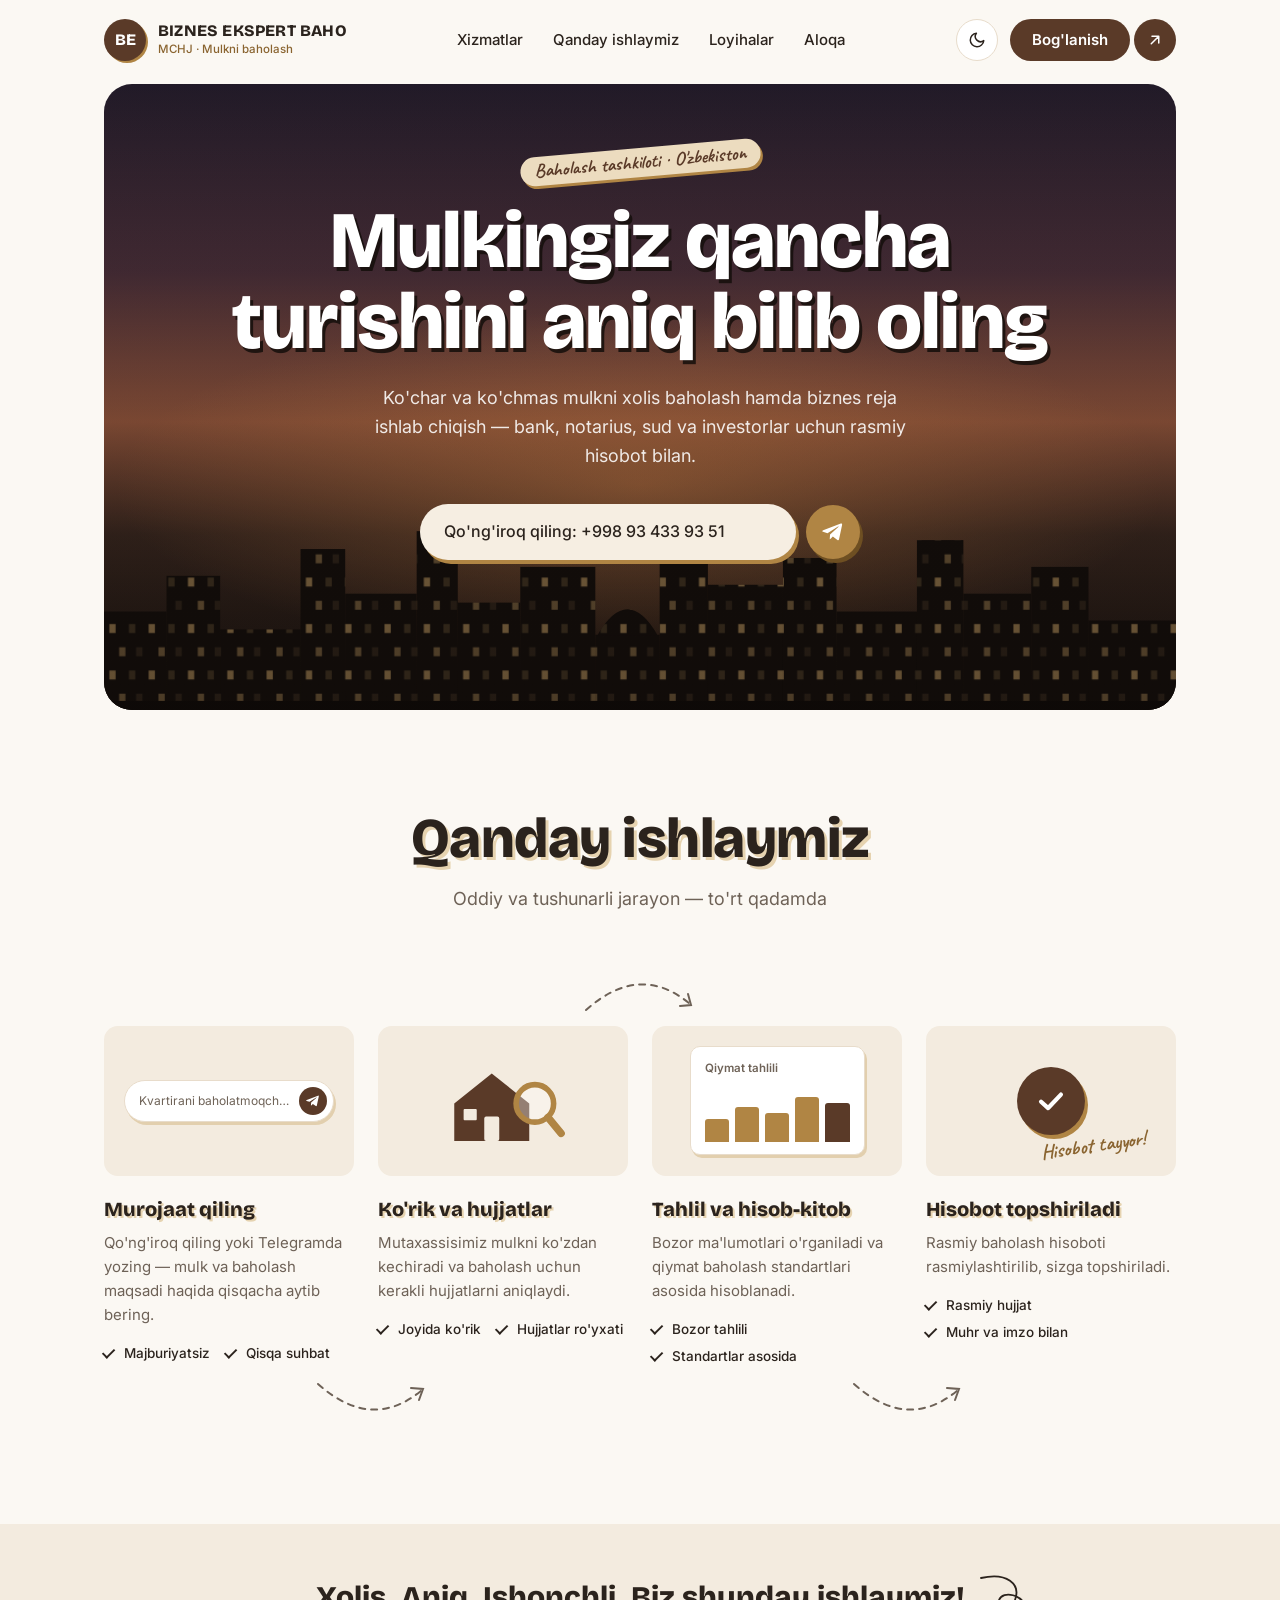
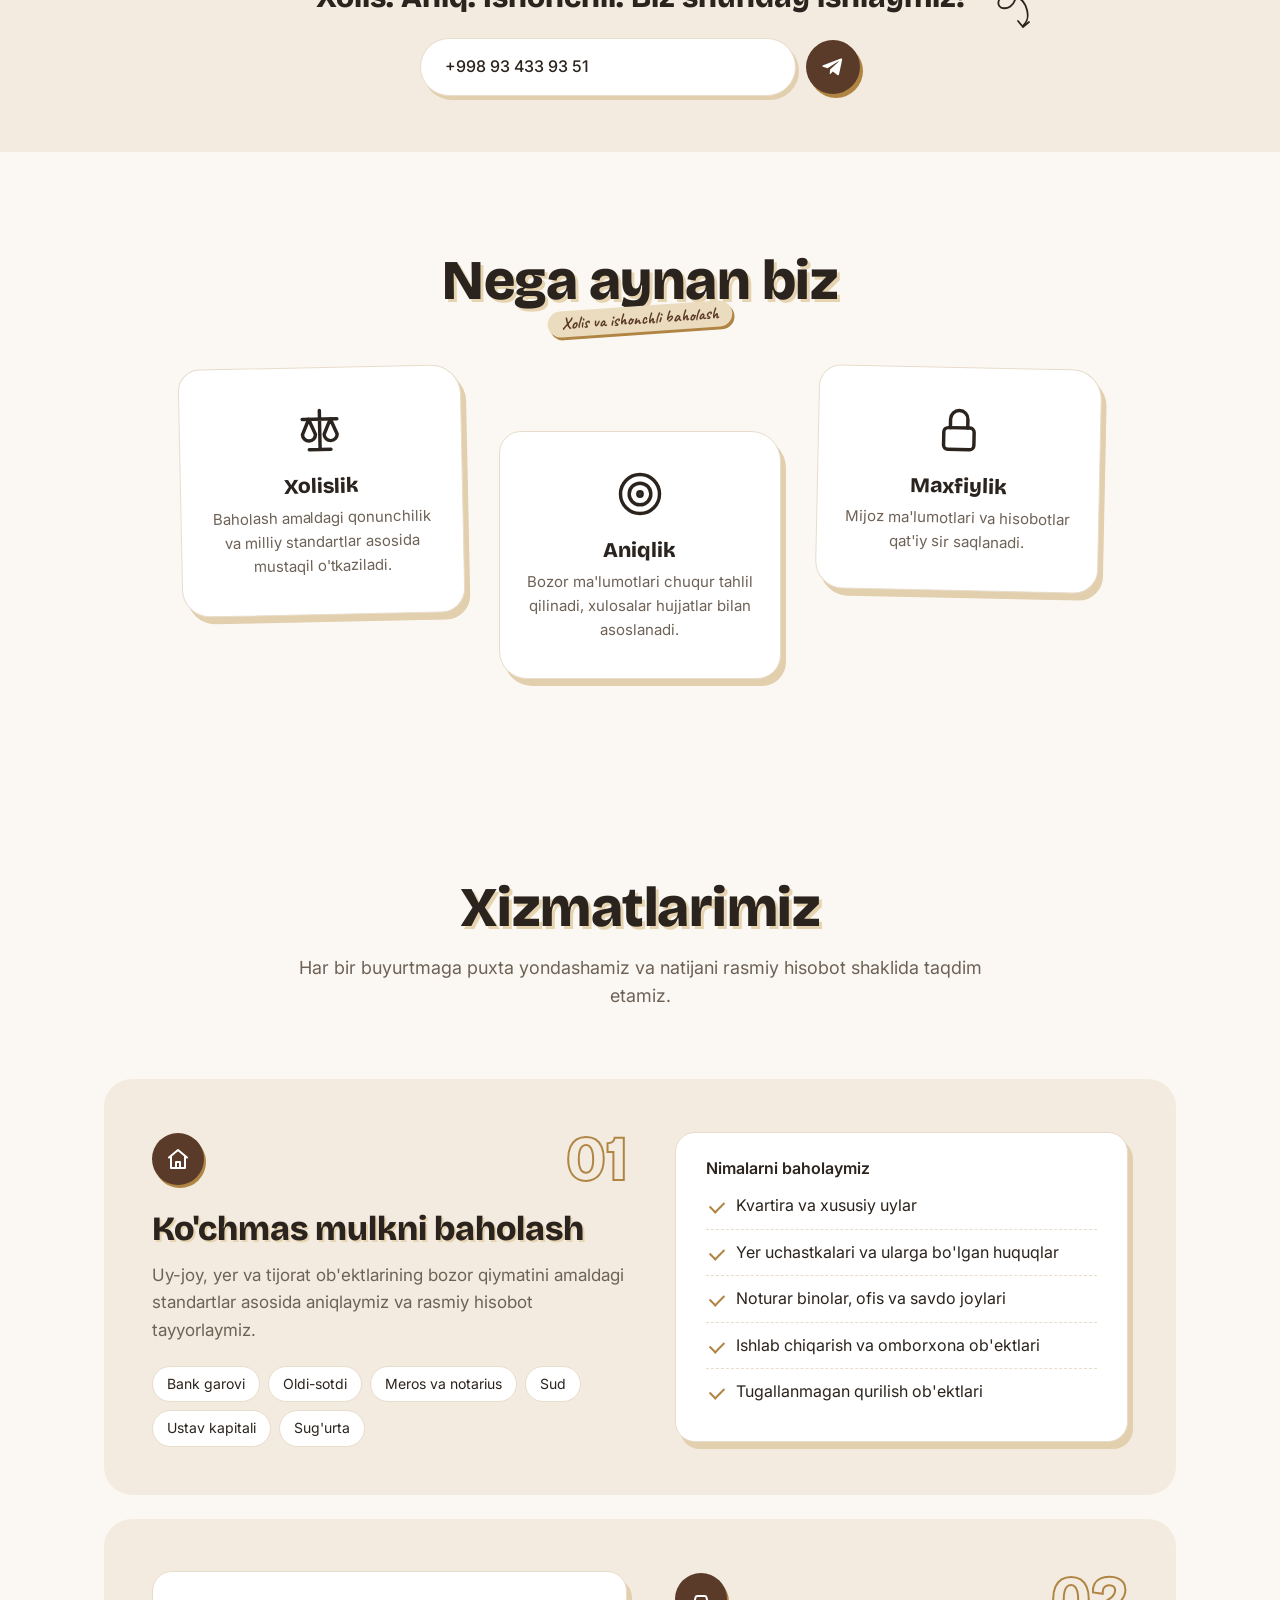
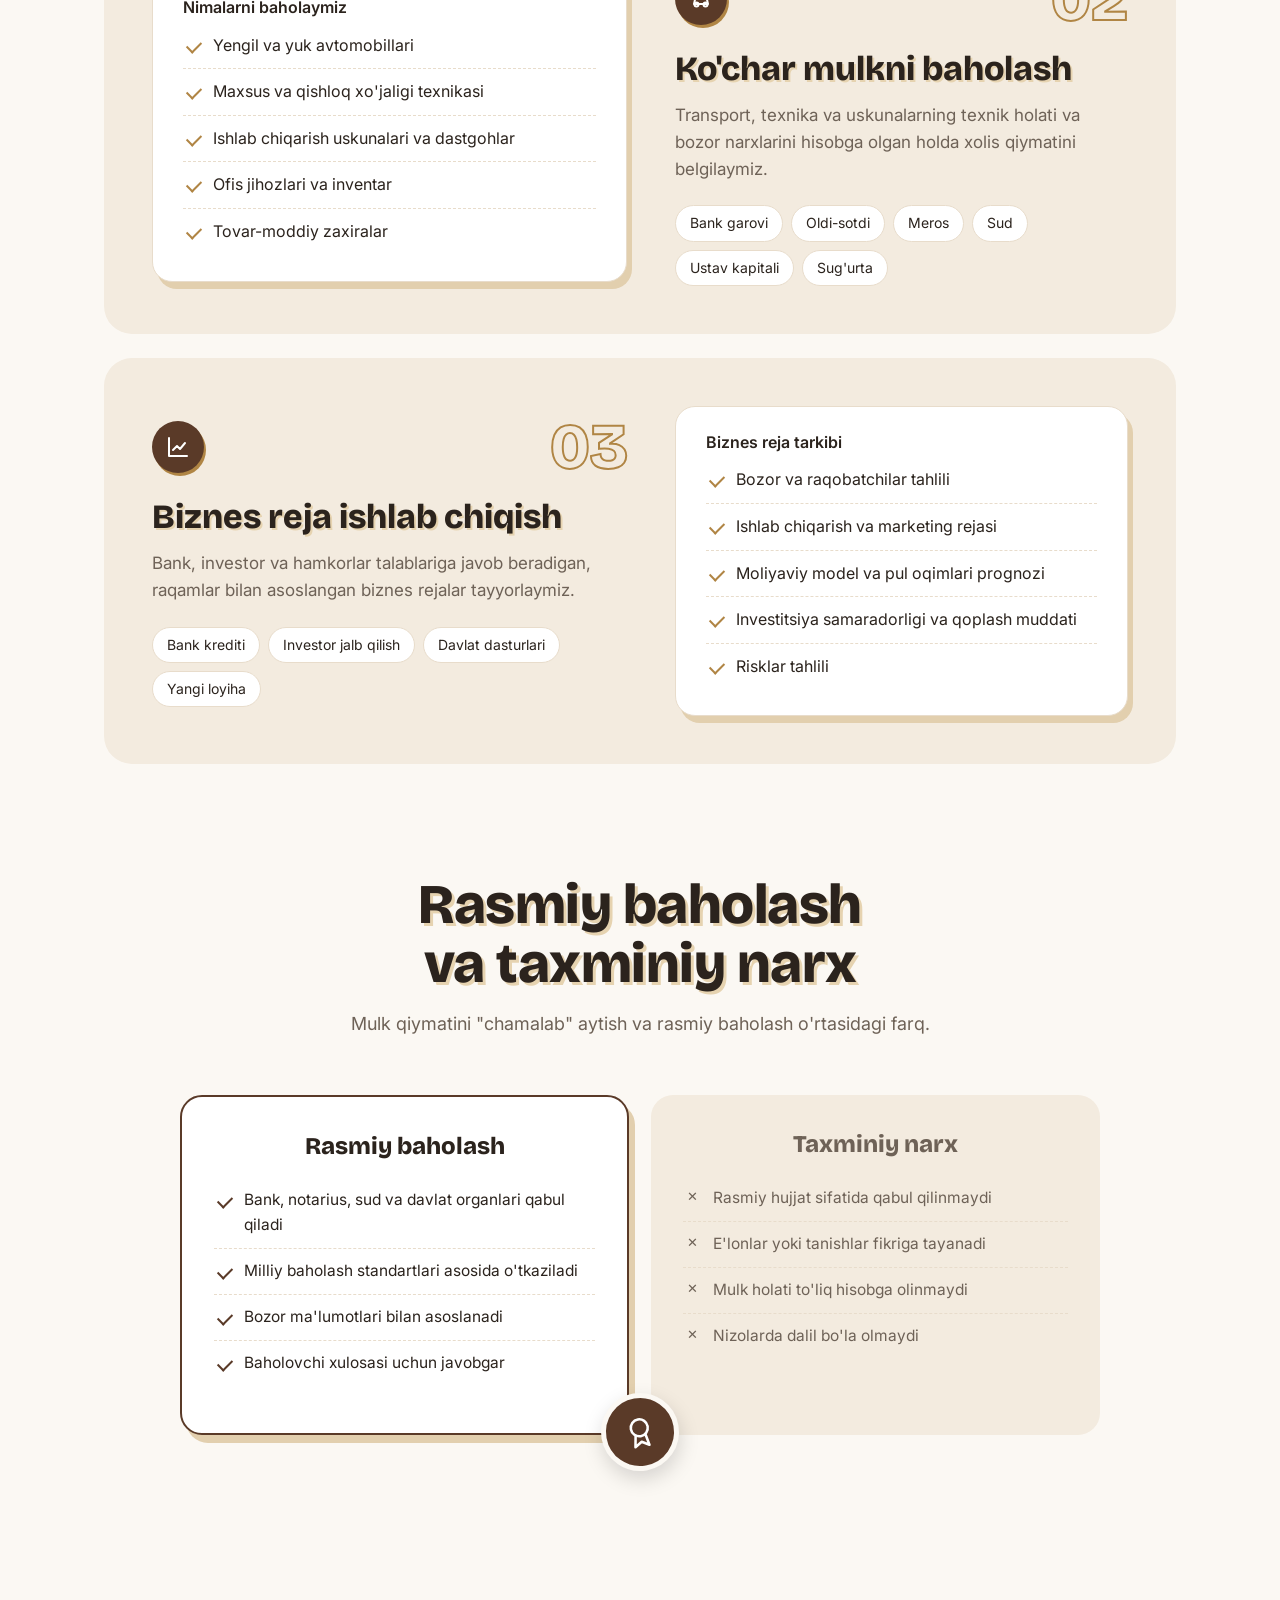
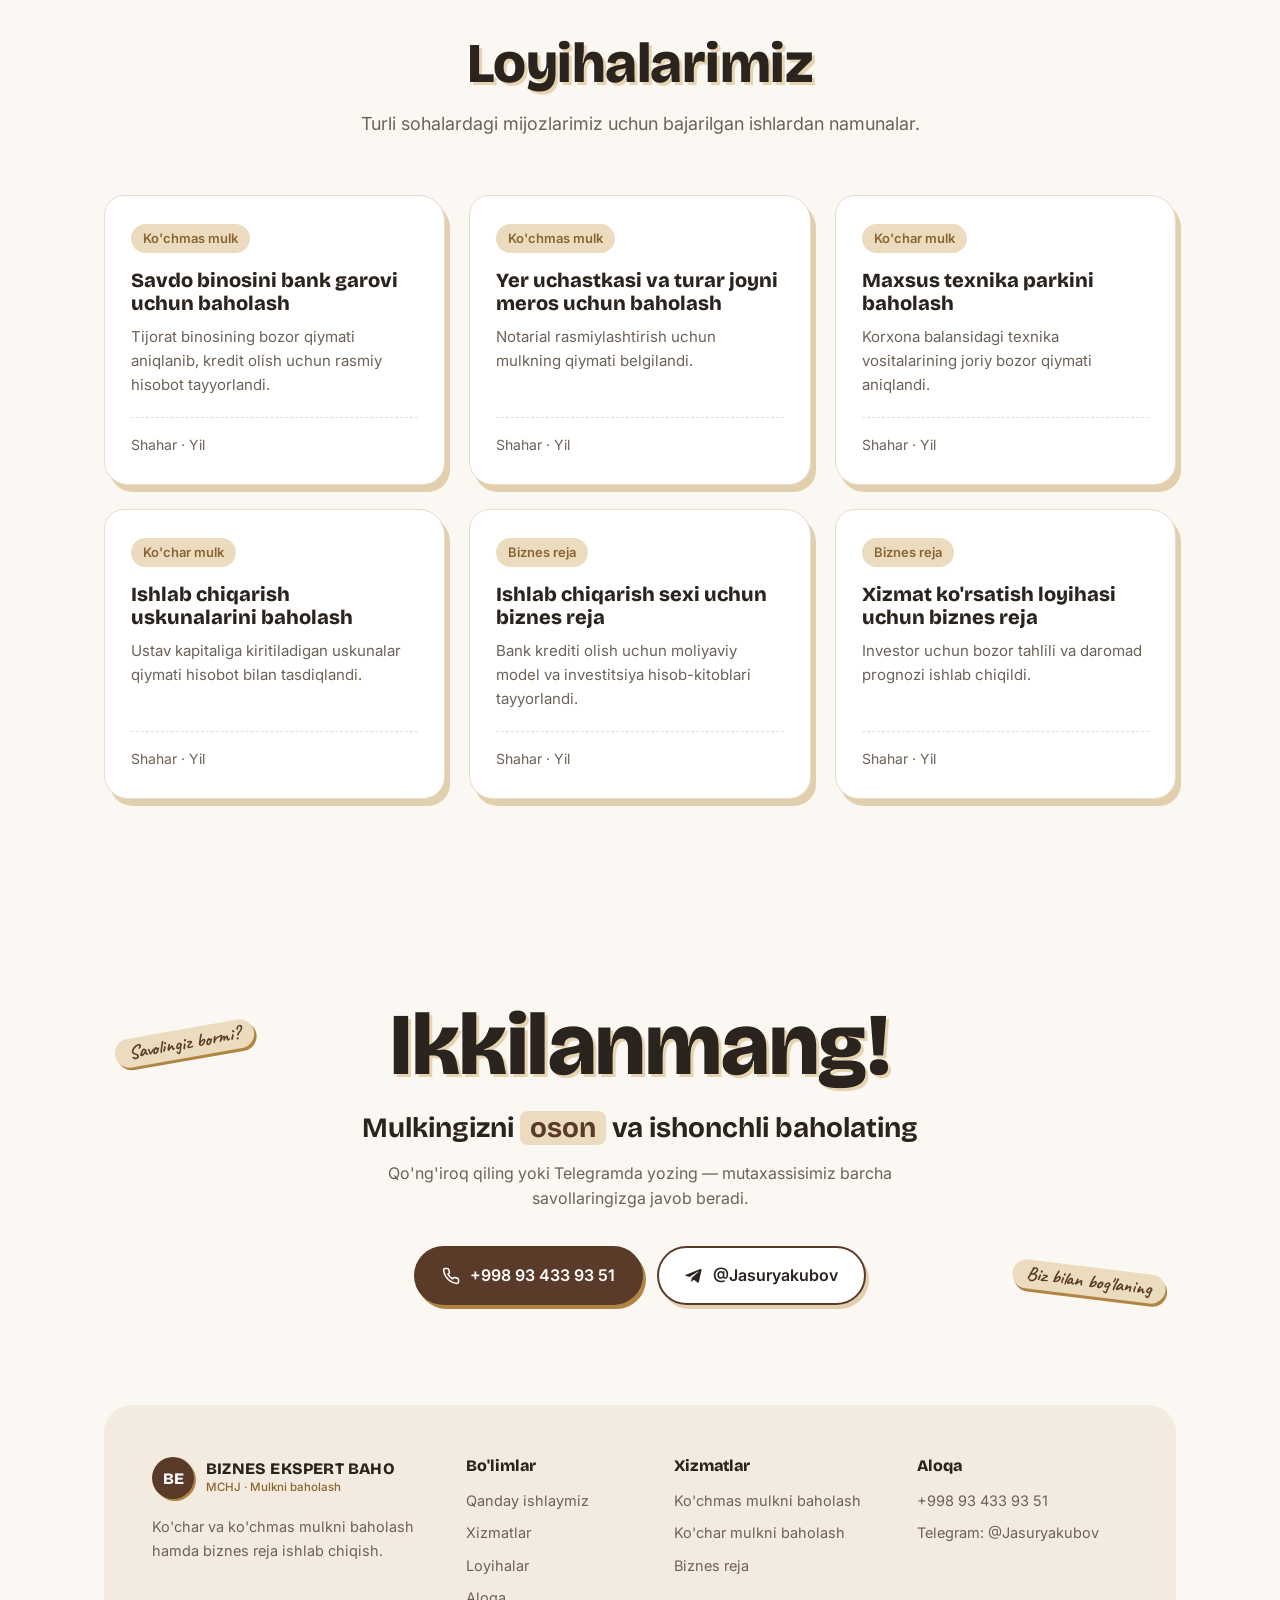
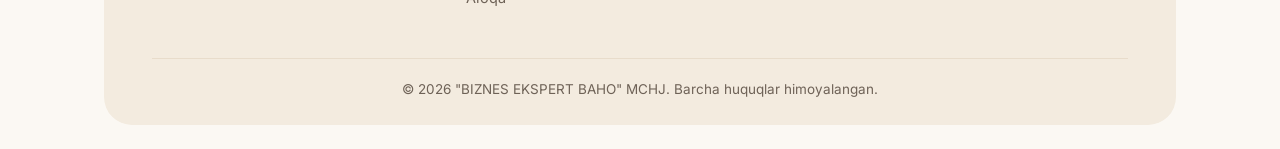
==== index.html @ ba01eb1d "Birinchi commit: BIZNES EKSPERT BAHO vizitka sayti Bir sahifali sayt: hero, ish jarayoni, xizmatlar," ====
<!doctype html>
<html lang="uz">
<head>
  <meta charset="utf-8">
  <meta name="viewport" content="width=device-width, initial-scale=1">
  <title>"BIZNES EKSPERT BAHO" MCHJ — Mulkni baholash</title>
  <meta name="description" content="&quot;BIZNES EKSPERT BAHO&quot; MCHJ — ko'char va ko'chmas mulkni baholash hamda biznes reja ishlab chiqish xizmatlari.">
  <link rel="preconnect" href="https://fonts.googleapis.com">
  <link rel="preconnect" href="https://fonts.gstatic.com" crossorigin>
  <link href="https://fonts.googleapis.com/css2?family=Bricolage+Grotesque:opsz,wght@12..96,700;12..96,800&family=Caveat:wght@700&family=Inter:wght@400;500;600&display=swap" rel="stylesheet">
  <link rel="stylesheet" href="style.css">
  <script src="script.js"></script>
</head>
<body>

  <!-- Header -->
  <header class="site-header">
    <div class="wrap header-row">
      <a class="logo" href="#top">
        <span class="logo-mark">BE</span>
        <span>
          <span class="logo-name">BIZNES EKSPERT BAHO</span>
          <span class="logo-sub">MCHJ · Mulkni baholash</span>
        </span>
      </a>
      <nav class="nav">
        <a href="#xizmatlar">Xizmatlar</a>
        <a href="#jarayon">Qanday ishlaymiz</a>
        <a href="#loyihalar">Loyihalar</a>
        <a href="#aloqa">Aloqa</a>
      </nav>
      <div class="header-actions">
        <button class="theme-toggle" id="theme-toggle" type="button" aria-label="Dark rejimga o'tish" title="Rejimni almashtirish">
          <svg class="icon-moon" viewBox="0 0 24 24" fill="none" stroke="currentColor" stroke-width="2" stroke-linecap="round" stroke-linejoin="round"><path d="M21 12.8A9 9 0 1 1 11.2 3a7 7 0 0 0 9.8 9.8z"/></svg>
          <svg class="icon-sun" viewBox="0 0 24 24" fill="none" stroke="currentColor" stroke-width="2" stroke-linecap="round" stroke-linejoin="round"><circle cx="12" cy="12" r="4"/><path d="M12 2v2M12 20v2M4.9 4.9l1.4 1.4M17.7 17.7l1.4 1.4M2 12h2M20 12h2M4.9 19.1l1.4-1.4M17.7 6.3l1.4-1.4"/></svg>
        </button>
        <a class="cta-pill" href="#aloqa">
          <span class="cta-text">Bog'lanish</span>
          <span class="cta-circle"><svg viewBox="0 0 24 24" fill="none" stroke="currentColor" stroke-width="2" stroke-linecap="round" stroke-linejoin="round"><path d="M7 17 17 7M8 7h9v9"/></svg></span>
        </a>
      </div>
    </div>
  </header>

  <main>

    <!-- Hero -->
    <section class="hero-wrap" id="top">
      <div class="wrap">
        <div class="hero">
          <svg class="hero-city" viewBox="0 0 1200 260" preserveAspectRatio="xMidYMax slice" aria-hidden="true">
            <defs>
              <pattern id="win" width="44" height="52" patternUnits="userSpaceOnUse">
                <rect x="6" y="8" width="7" height="10" fill="#f2c27a" opacity=".55"/>
                <rect x="28" y="8" width="7" height="10" fill="#f2c27a" opacity=".2"/>
                <rect x="17" y="34" width="7" height="10" fill="#f2c27a" opacity=".4"/>
                <rect x="36" y="34" width="7" height="10" fill="#f2c27a" opacity=".12"/>
              </pattern>
              <g id="city">
                <rect x="0" y="150" width="70" height="110"/>
                <rect x="70" y="110" width="60" height="150"/>
                <rect x="130" y="170" width="90" height="90"/>
                <rect x="220" y="80" width="50" height="180"/>
                <rect x="270" y="130" width="80" height="130"/>
                <rect x="350" y="60" width="46" height="200"/>
                <rect x="396" y="140" width="70" height="120"/>
                <rect x="466" y="100" width="84" height="160"/>
                <rect x="550" y="176" width="72" height="84"/>
                <path d="M552 177 Q586 118 620 177 Z"/>
                <rect x="622" y="40" width="54" height="220"/>
                <rect x="676" y="120" width="84" height="140"/>
                <rect x="760" y="90" width="60" height="170"/>
                <rect x="820" y="150" width="90" height="110"/>
                <rect x="910" y="70" width="52" height="190"/>
                <rect x="962" y="130" width="76" height="130"/>
                <rect x="1038" y="100" width="64" height="160"/>
                <rect x="1102" y="160" width="98" height="100"/>
              </g>
            </defs>
            <use href="#city" fill="#120d0a"/>
            <use href="#city" fill="url(#win)"/>
            <rect x="0" y="250" width="1200" height="10" fill="#0d0907"/>
          </svg>

          <div class="hero-content">
            <span class="sticker hero-sticker">Baholash tashkiloti · O'zbekiston</span>
            <h1>Mulkingiz qancha turishini aniq bilib oling</h1>
            <p>Ko'char va ko'chmas mulkni xolis baholash hamda biznes reja ishlab chiqish — bank, notarius, sud va investorlar uchun rasmiy hisobot bilan.</p>
            <div class="cta-bar">
              <a class="cta-bar-field" href="tel:+998934339351"><span class="hide-sm">Qo'ng'iroq qiling: </span>+998 93 433 93 51</a>
              <a class="cta-bar-btn" href="https://t.me/Jasuryakubov" target="_blank" rel="noopener" aria-label="Telegram orqali yozish">
                <svg viewBox="0 0 24 24" fill="currentColor"><path d="M21.9 4.3 18.6 19.8c-.2 1.1-.9 1.4-1.8.9l-5-3.7-2.4 2.3c-.3.3-.5.5-1 .5l.4-5.1 9.3-8.4c.4-.4-.1-.6-.6-.2L6 13.3 1.1 11.8c-1.1-.3-1.1-1.1.2-1.6L20.5 2.8c.9-.3 1.7.2 1.4 1.5z"/></svg>
              </a>
            </div>
          </div>
        </div>
      </div>
    </section>

    <!-- Qanday ishlaymiz -->
    <section class="section" id="jarayon">
      <div class="wrap">
        <div class="section-head">
          <h2 class="display">Qanday ishlaymiz</h2>
          <p>Oddiy va tushunarli jarayon — to'rt qadamda</p>
        </div>

        <div class="steps">
          <svg class="step-arrow a1" viewBox="0 0 120 50" fill="none" stroke="currentColor" stroke-width="2" stroke-dasharray="6 6" stroke-linecap="round" aria-hidden="true"><path d="M6 40 Q60 -8 110 34"/><path d="M100 36 L111 35 L108 24" stroke-dasharray="none"/></svg>
          <svg class="step-arrow a2" viewBox="0 0 120 50" fill="none" stroke="currentColor" stroke-width="2" stroke-dasharray="6 6" stroke-linecap="round" aria-hidden="true"><path d="M6 10 Q60 58 110 16"/><path d="M99 14 L111 15 L107 26" stroke-dasharray="none"/></svg>
          <svg class="step-arrow a3" viewBox="0 0 120 50" fill="none" stroke="currentColor" stroke-width="2" stroke-dasharray="6 6" stroke-linecap="round" aria-hidden="true"><path d="M6 10 Q60 58 110 16"/><path d="M99 14 L111 15 L107 26" stroke-dasharray="none"/></svg>

          <article class="step">
            <div class="step-art">
              <div class="mock-pill">
                <span>Kvartirani baholatmoqchiman</span>
                <i><svg viewBox="0 0 24 24" fill="currentColor"><path d="M21.9 4.3 18.6 19.8c-.2 1.1-.9 1.4-1.8.9l-5-3.7-2.4 2.3c-.3.3-.5.5-1 .5l.4-5.1 9.3-8.4c.4-.4-.1-.6-.6-.2L6 13.3 1.1 11.8c-1.1-.3-1.1-1.1.2-1.6L20.5 2.8c.9-.3 1.7.2 1.4 1.5z"/></svg></i>
              </div>
            </div>
            <h3>Murojaat qiling</h3>
            <p>Qo'ng'iroq qiling yoki Telegramda yozing — mulk va baholash maqsadi haqida qisqacha aytib bering.</p>
            <ul class="ticks"><li>Majburiyatsiz</li><li>Qisqa suhbat</li></ul>
          </article>

          <article class="step">
            <div class="step-art">
              <svg class="art" viewBox="0 0 160 110" aria-hidden="true">
                <path class="art-a" d="M28 58 L68 26 L108 58 V98 H28 Z"/>
                <rect class="art-s" x="60" y="72" width="16" height="26" rx="2"/>
                <rect class="art-s" x="38" y="64" width="14" height="12" rx="1"/>
                <circle class="art-ring" cx="114" cy="58" r="20"/>
                <line class="art-h" x1="128" y1="73" x2="142" y2="90"/>
              </svg>
            </div>
            <h3>Ko'rik va hujjatlar</h3>
            <p>Mutaxassisimiz mulkni ko'zdan kechiradi va baholash uchun kerakli hujjatlarni aniqlaydi.</p>
            <ul class="ticks"><li>Joyida ko'rik</li><li>Hujjatlar ro'yxati</li></ul>
          </article>

          <article class="step">
            <div class="step-art">
              <div class="mock-card">
                <div class="mock-title">Qiymat tahlili</div>
                <div class="bars"><i style="height:40%"></i><i style="height:62%"></i><i style="height:52%"></i><i style="height:80%"></i><i style="height:70%"></i></div>
              </div>
            </div>
            <h3>Tahlil va hisob-kitob</h3>
            <p>Bozor ma'lumotlari o'rganiladi va qiymat baholash standartlari asosida hisoblanadi.</p>
            <ul class="ticks"><li>Bozor tahlili</li><li>Standartlar asosida</li></ul>
          </article>

          <article class="step">
            <div class="step-art">
              <div class="mock-check"><svg viewBox="0 0 24 24" fill="none" stroke="currentColor" stroke-width="3" stroke-linecap="round" stroke-linejoin="round"><path d="M5 12.5 10 17 19 7.5"/></svg></div>
              <span class="mock-note">Hisobot tayyor!</span>
            </div>
            <h3>Hisobot topshiriladi</h3>
            <p>Rasmiy baholash hisoboti rasmiylashtirilib, sizga topshiriladi.</p>
            <ul class="ticks"><li>Rasmiy hujjat</li><li>Muhr va imzo bilan</li></ul>
          </article>
        </div>
      </div>
    </section>

    <!-- CTA lenta -->
    <section class="band">
      <div class="wrap band-inner">
        <h2 class="band-title">
          Xolis. Aniq. Ishonchli. Biz shunday ishlaymiz!
          <svg class="band-swirl" viewBox="0 0 64 60" fill="none" stroke="currentColor" stroke-width="1.8" stroke-linecap="round" aria-hidden="true"><path d="M4 8 C30 2 44 14 38 30 C34 42 18 40 22 30 C26 20 46 24 50 40 C52 48 50 52 46 56"/><path d="M41 51 L46 57 L52 52"/></svg>
        </h2>
        <div class="cta-bar">
          <a class="cta-bar-field" href="tel:+998934339351">+998 93 433 93 51</a>
          <a class="cta-bar-btn" href="https://t.me/Jasuryakubov" target="_blank" rel="noopener" aria-label="Telegram orqali yozish">
            <svg viewBox="0 0 24 24" fill="currentColor"><path d="M21.9 4.3 18.6 19.8c-.2 1.1-.9 1.4-1.8.9l-5-3.7-2.4 2.3c-.3.3-.5.5-1 .5l.4-5.1 9.3-8.4c.4-.4-.1-.6-.6-.2L6 13.3 1.1 11.8c-1.1-.3-1.1-1.1.2-1.6L20.5 2.8c.9-.3 1.7.2 1.4 1.5z"/></svg>
          </a>
        </div>
      </div>
    </section>

    <!-- Nega aynan biz -->
    <section class="section">
      <div class="wrap">
        <div class="section-head">
          <h2 class="display has-sticker">Nega aynan biz<span class="sticker sticker-under">Xolis va ishonchli baholash</span></h2>
        </div>
        <div class="why">
          <div class="why-card">
            <svg class="why-icon" viewBox="0 0 24 24" fill="none" stroke="currentColor" stroke-width="1.6" stroke-linecap="round" stroke-linejoin="round"><path d="M12 3v18M7 21h10M4 7h16"/><path d="M4 14l3-7 3 7a3 3 0 0 1-6 0zM14 14l3-7 3 7a3 3 0 0 1-6 0z"/></svg>
            <h3>Xolislik</h3>
            <p>Baholash amaldagi qonunchilik va milliy standartlar asosida mustaqil o'tkaziladi.</p>
          </div>
          <div class="why-card">
            <svg class="why-icon" viewBox="0 0 24 24" fill="none" stroke="currentColor" stroke-width="1.6" stroke-linecap="round" stroke-linejoin="round"><circle cx="12" cy="12" r="9"/><circle cx="12" cy="12" r="5"/><circle cx="12" cy="12" r="1"/></svg>
            <h3>Aniqlik</h3>
            <p>Bozor ma'lumotlari chuqur tahlil qilinadi, xulosalar hujjatlar bilan asoslanadi.</p>
          </div>
          <div class="why-card">
            <svg class="why-icon" viewBox="0 0 24 24" fill="none" stroke="currentColor" stroke-width="1.6" stroke-linecap="round" stroke-linejoin="round"><rect x="5" y="11" width="14" height="10" rx="2"/><path d="M8 11V7a4 4 0 0 1 8 0v4"/></svg>
            <h3>Maxfiylik</h3>
            <p>Mijoz ma'lumotlari va hisobotlar qat'iy sir saqlanadi.</p>
          </div>
        </div>
      </div>
    </section>

    <!-- Xizmatlar -->
    <section class="section services-head" id="xizmatlar">
      <div class="wrap">
        <div class="section-head">
          <h2 class="display">Xizmatlarimiz</h2>
          <p>Har bir buyurtmaga puxta yondashamiz va natijani rasmiy hisobot shaklida taqdim etamiz.</p>
        </div>
      </div>
    </section>

    <!-- Xizmat 01 -->
    <section class="service" id="kochmas-mulk">
      <div class="wrap">
        <div class="service-panel">
          <div class="service-info">
            <div class="service-top">
              <div class="card-icon">
                <svg viewBox="0 0 24 24" fill="none" stroke="currentColor" stroke-width="2" stroke-linecap="round" stroke-linejoin="round"><path d="M3 10.5 12 3l9 7.5"/><path d="M5 9.5V21h14V9.5"/><path d="M10 21v-6h4v6"/></svg>
              </div>
              <span class="service-num">01</span>
            </div>
            <h3 class="service-title">Ko'chmas mulkni baholash</h3>
            <p class="service-text">Uy-joy, yer va tijorat ob'ektlarining bozor qiymatini amaldagi standartlar asosida aniqlaymiz va rasmiy hisobot tayyorlaymiz.</p>
            <ul class="tags">
              <li>Bank garovi</li><li>Oldi-sotdi</li><li>Meros va notarius</li><li>Sud</li><li>Ustav kapitali</li><li>Sug'urta</li>
            </ul>
          </div>
          <div class="service-list">
            <h4>Nimalarni baholaymiz</h4>
            <ul class="checklist">
              <li>Kvartira va xususiy uylar</li>
              <li>Yer uchastkalari va ularga bo'lgan huquqlar</li>
              <li>Noturar binolar, ofis va savdo joylari</li>
              <li>Ishlab chiqarish va omborxona ob'ektlari</li>
              <li>Tugallanmagan qurilish ob'ektlari</li>
            </ul>
          </div>
        </div>
      </div>
    </section>

    <!-- Xizmat 02 -->
    <section class="service" id="kochar-mulk">
      <div class="wrap">
        <div class="service-panel reverse">
          <div class="service-info">
            <div class="service-top">
              <div class="card-icon">
                <svg viewBox="0 0 24 24" fill="none" stroke="currentColor" stroke-width="2" stroke-linecap="round" stroke-linejoin="round"><path d="M5 17h14l-1.5-6.5A2 2 0 0 0 15.6 9H8.4a2 2 0 0 0-1.9 1.5z"/><circle cx="7.5" cy="17.5" r="2"/><circle cx="16.5" cy="17.5" r="2"/></svg>
              </div>
              <span class="service-num">02</span>
            </div>
            <h3 class="service-title">Ko'char mulkni baholash</h3>
            <p class="service-text">Transport, texnika va uskunalarning texnik holati va bozor narxlarini hisobga olgan holda xolis qiymatini belgilaymiz.</p>
            <ul class="tags">
              <li>Bank garovi</li><li>Oldi-sotdi</li><li>Meros</li><li>Sud</li><li>Ustav kapitali</li><li>Sug'urta</li>
            </ul>
          </div>
          <div class="service-list">
            <h4>Nimalarni baholaymiz</h4>
            <ul class="checklist">
              <li>Yengil va yuk avtomobillari</li>
              <li>Maxsus va qishloq xo'jaligi texnikasi</li>
              <li>Ishlab chiqarish uskunalari va dastgohlar</li>
              <li>Ofis jihozlari va inventar</li>
              <li>Tovar-moddiy zaxiralar</li>
            </ul>
          </div>
        </div>
      </div>
    </section>

    <!-- Xizmat 03 -->
    <section class="service" id="biznes-reja">
      <div class="wrap">
        <div class="service-panel">
          <div class="service-info">
            <div class="service-top">
              <div class="card-icon">
                <svg viewBox="0 0 24 24" fill="none" stroke="currentColor" stroke-width="2" stroke-linecap="round" stroke-linejoin="round"><path d="M3 3v18h18"/><path d="m7 15 4-4 3 3 5-6"/></svg>
              </div>
              <span class="service-num">03</span>
            </div>
            <h3 class="service-title">Biznes reja ishlab chiqish</h3>
            <p class="service-text">Bank, investor va hamkorlar talablariga javob beradigan, raqamlar bilan asoslangan biznes rejalar tayyorlaymiz.</p>
            <ul class="tags">
              <li>Bank krediti</li><li>Investor jalb qilish</li><li>Davlat dasturlari</li><li>Yangi loyiha</li>
            </ul>
          </div>
          <div class="service-list">
            <h4>Biznes reja tarkibi</h4>
            <ul class="checklist">
              <li>Bozor va raqobatchilar tahlili</li>
              <li>Ishlab chiqarish va marketing rejasi</li>
              <li>Moliyaviy model va pul oqimlari prognozi</li>
              <li>Investitsiya samaradorligi va qoplash muddati</li>
              <li>Risklar tahlili</li>
            </ul>
          </div>
        </div>
      </div>
    </section>

    <!-- Taqqoslash -->
    <section class="section">
      <div class="wrap">
        <div class="section-head">
          <h2 class="display">Rasmiy baholash<br>va taxminiy narx</h2>
          <p>Mulk qiymatini "chamalab" aytish va rasmiy baholash o'rtasidagi farq.</p>
        </div>
        <div class="compare">
          <div class="compare-card primary">
            <h3>Rasmiy baholash</h3>
            <ul>
              <li>Bank, notarius, sud va davlat organlari qabul qiladi</li>
              <li>Milliy baholash standartlari asosida o'tkaziladi</li>
              <li>Bozor ma'lumotlari bilan asoslanadi</li>
              <li>Baholovchi xulosasi uchun javobgar</li>
            </ul>
          </div>
          <div class="compare-card">
            <h3>Taxminiy narx</h3>
            <ul>
              <li>Rasmiy hujjat sifatida qabul qilinmaydi</li>
              <li>E'lonlar yoki tanishlar fikriga tayanadi</li>
              <li>Mulk holati to'liq hisobga olinmaydi</li>
              <li>Nizolarda dalil bo'la olmaydi</li>
            </ul>
          </div>
          <div class="compare-badge" aria-hidden="true">
            <svg viewBox="0 0 24 24" fill="none" stroke="currentColor" stroke-width="1.8" stroke-linecap="round" stroke-linejoin="round"><circle cx="12" cy="9" r="6"/><path d="M8.5 14 7 22l5-3 5 3-1.5-8"/></svg>
          </div>
        </div>
      </div>
    </section>

    <!-- Loyihalar. DIQQAT: quyidagi kartalar NAMUNA — haqiqiy loyihalaringiz bilan almashtiring. -->
    <section class="section" id="loyihalar">
      <div class="wrap">
        <div class="section-head">
          <h2 class="display">Loyihalarimiz</h2>
          <p>Turli sohalardagi mijozlarimiz uchun bajarilgan ishlardan namunalar.</p>
        </div>
        <div class="grid">
          <article class="card project">
            <span class="project-tag">Ko'chmas mulk</span>
            <h3>Savdo binosini bank garovi uchun baholash</h3>
            <p>Tijorat binosining bozor qiymati aniqlanib, kredit olish uchun rasmiy hisobot tayyorlandi.</p>
            <div class="project-meta">Shahar · Yil</div>
          </article>
          <article class="card project">
            <span class="project-tag">Ko'chmas mulk</span>
            <h3>Yer uchastkasi va turar joyni meros uchun baholash</h3>
            <p>Notarial rasmiylashtirish uchun mulkning qiymati belgilandi.</p>
            <div class="project-meta">Shahar · Yil</div>
          </article>
          <article class="card project">
            <span class="project-tag">Ko'char mulk</span>
            <h3>Maxsus texnika parkini baholash</h3>
            <p>Korxona balansidagi texnika vositalarining joriy bozor qiymati aniqlandi.</p>
            <div class="project-meta">Shahar · Yil</div>
          </article>
          <article class="card project">
            <span class="project-tag">Ko'char mulk</span>
            <h3>Ishlab chiqarish uskunalarini baholash</h3>
            <p>Ustav kapitaliga kiritiladigan uskunalar qiymati hisobot bilan tasdiqlandi.</p>
            <div class="project-meta">Shahar · Yil</div>
          </article>
          <article class="card project">
            <span class="project-tag">Biznes reja</span>
            <h3>Ishlab chiqarish sexi uchun biznes reja</h3>
            <p>Bank krediti olish uchun moliyaviy model va investitsiya hisob-kitoblari tayyorlandi.</p>
            <div class="project-meta">Shahar · Yil</div>
          </article>
          <article class="card project">
            <span class="project-tag">Biznes reja</span>
            <h3>Xizmat ko'rsatish loyihasi uchun biznes reja</h3>
            <p>Investor uchun bozor tahlili va daromad prognozi ishlab chiqildi.</p>
            <div class="project-meta">Shahar · Yil</div>
          </article>
        </div>
      </div>
    </section>

    <!-- Yakuniy CTA / Aloqa -->
    <section class="section final" id="aloqa">
      <div class="wrap final-inner">
        <span class="sticker st-left">Savolingiz bormi?</span>
        <h2 class="display">Ikkilanmang!</h2>
        <p class="final-sub">Mulkingizni <mark>oson</mark> va ishonchli baholating</p>
        <p class="final-note">Qo'ng'iroq qiling yoki Telegramda yozing — mutaxassisimiz barcha savollaringizga javob beradi.</p>
        <div class="btns">
          <a class="btn btn-primary" href="tel:+998934339351">
            <svg viewBox="0 0 24 24" fill="none" stroke="currentColor" stroke-width="2" stroke-linecap="round" stroke-linejoin="round"><path d="M22 16.9v3a2 2 0 0 1-2.2 2 19.8 19.8 0 0 1-8.6-3.1 19.5 19.5 0 0 1-6-6A19.8 19.8 0 0 1 2.1 4.2 2 2 0 0 1 4.1 2h3a2 2 0 0 1 2 1.7c.1.9.4 1.8.7 2.7a2 2 0 0 1-.5 2.1L8 9.8a16 16 0 0 0 6 6l1.3-1.3a2 2 0 0 1 2.1-.4c.9.3 1.8.6 2.7.7a2 2 0 0 1 1.7 2z"/></svg>
            +998 93 433 93 51
          </a>
          <a class="btn btn-outline" href="https://t.me/Jasuryakubov" target="_blank" rel="noopener">
            <svg viewBox="0 0 24 24" fill="currentColor"><path d="M21.9 4.3 18.6 19.8c-.2 1.1-.9 1.4-1.8.9l-5-3.7-2.4 2.3c-.3.3-.5.5-1 .5l.4-5.1 9.3-8.4c.4-.4-.1-.6-.6-.2L6 13.3 1.1 11.8c-1.1-.3-1.1-1.1.2-1.6L20.5 2.8c.9-.3 1.7.2 1.4 1.5z"/></svg>
            @Jasuryakubov
          </a>
        </div>
        <span class="sticker st-right">Biz bilan bog'laning</span>
      </div>
    </section>
  </main>

  <!-- Footer -->
  <footer class="site-footer">
    <div class="wrap">
      <div class="footer-panel">
        <div class="footer-grid">
          <div class="footer-about">
            <a class="logo" href="#top">
              <span class="logo-mark">BE</span>
              <span>
                <span class="logo-name">BIZNES EKSPERT BAHO</span>
                <span class="logo-sub">MCHJ · Mulkni baholash</span>
              </span>
            </a>
            <p>Ko'char va ko'chmas mulkni baholash hamda biznes reja ishlab chiqish.</p>
          </div>
          <div>
            <h4>Bo'limlar</h4>
            <ul>
              <li><a href="#jarayon">Qanday ishlaymiz</a></li>
              <li><a href="#xizmatlar">Xizmatlar</a></li>
              <li><a href="#loyihalar">Loyihalar</a></li>
              <li><a href="#aloqa">Aloqa</a></li>
            </ul>
          </div>
          <div>
            <h4>Xizmatlar</h4>
            <ul>
              <li><a href="#kochmas-mulk">Ko'chmas mulkni baholash</a></li>
              <li><a href="#kochar-mulk">Ko'char mulkni baholash</a></li>
              <li><a href="#biznes-reja">Biznes reja</a></li>
            </ul>
          </div>
          <div>
            <h4>Aloqa</h4>
            <ul>
              <li><a href="tel:+998934339351">+998 93 433 93 51</a></li>
              <li><a href="https://t.me/Jasuryakubov" target="_blank" rel="noopener">Telegram: @Jasuryakubov</a></li>
            </ul>
          </div>
        </div>
        <div class="footer-bottom">© <span id="y">2026</span> "BIZNES EKSPERT BAHO" MCHJ. Barcha huquqlar himoyalangan.</div>
      </div>
    </div>
  </footer>

</body>
</html>
---- style.css ----
:root {
  --bg: #fbf8f3;
  --surface: #ffffff;
  --soft: #f3ebdf;
  --ink: #2b231d;
  --muted: #6e6257;
  --line: #e8dccb;
  --accent: #5a3a28;
  --accent-hover: #472d1f;
  --accent-ink: #ffffff;
  --gold: #b08544;
  --tag-ink: #8a6430;
  --heading-shadow: #e6d3b0;
  --card-shadow: #e2cfae;
  --sticker-bg: #ecdcbf;
  --sticker-ink: #5a3a28;
  color-scheme: light;
}

/* Dark rejim: tizim sozlamasi bo'yicha (agar foydalanuvchi light tanlamagan bo'lsa)... */
@media (prefers-color-scheme: dark) {
  :root:not([data-theme="light"]) {
    --bg: #1b1612;
    --surface: #241d18;
    --soft: #2a221c;
    --ink: #f0e8de;
    --muted: #b2a496;
    --line: #3a3029;
    --accent: #d2ab7c;
    --accent-hover: #e0bd92;
    --accent-ink: #1b1612;
    --gold: #d4ad6a;
    --tag-ink: #e0bd85;
    --heading-shadow: #4a3626;
    --card-shadow: #3d3024;
    --sticker-bg: #3a2d22;
    --sticker-ink: #e8c995;
    color-scheme: dark;
  }
}
/* ...yoki tugma orqali tanlanganda */
:root[data-theme="dark"] {
  --bg: #1b1612;
  --surface: #241d18;
  --soft: #2a221c;
  --ink: #f0e8de;
  --muted: #b2a496;
  --line: #3a3029;
  --accent: #d2ab7c;
  --accent-hover: #e0bd92;
  --accent-ink: #1b1612;
  --gold: #d4ad6a;
  --tag-ink: #e0bd85;
  --heading-shadow: #4a3626;
  --card-shadow: #3d3024;
  --sticker-bg: #3a2d22;
  --sticker-ink: #e8c995;
  color-scheme: dark;
}

* { box-sizing: border-box; margin: 0; padding: 0; }
html { scroll-behavior: smooth; }
body {
  background: var(--bg);
  color: var(--ink);
  transition: background-color .25s, color .25s;
  font-family: "Inter", system-ui, sans-serif;
  font-size: 16px;
  line-height: 1.6;
  -webkit-font-smoothing: antialiased;
}
section { scroll-margin-top: 84px; }
.wrap { max-width: 1120px; margin: 0 auto; padding: 0 24px; }
h1, h2, h3, h4 { line-height: 1.15; }

/* Sarlavhalar — namunadagidek qalin shrift va siljigan soya */
.display {
  font-family: "Bricolage Grotesque", "Inter", sans-serif; font-weight: 800;
  font-size: clamp(34px, 5vw, 56px); line-height: 1.05; letter-spacing: -0.5px;
  text-shadow: 3px 3px 0 var(--heading-shadow);
}

/* Qo'lda yozilgandek yorliqlar */
.sticker {
  display: inline-block; font-family: "Caveat", cursive; font-weight: 700; font-size: 19px; line-height: 1.2;
  color: var(--sticker-ink); background: var(--sticker-bg); padding: 3px 14px; border-radius: 999px;
  box-shadow: 2px 3px 0 var(--gold); transform: rotate(-5deg); text-shadow: none; letter-spacing: 0; white-space: nowrap;
}

/* Header */
.site-header { position: sticky; top: 0; z-index: 20; background: var(--bg); transition: background-color .25s; }
.header-row { display: flex; align-items: center; justify-content: space-between; height: 80px; gap: 20px; }
.logo { display: flex; align-items: center; gap: 12px; text-decoration: none; color: var(--ink); }
.logo-mark {
  width: 42px; height: 42px; border-radius: 50%; background: var(--accent); color: var(--accent-ink); flex: none;
  display: grid; place-items: center; font-family: "Bricolage Grotesque", sans-serif; font-weight: 800; font-size: 16px;
  box-shadow: 2px 2px 0 var(--gold);
}
.logo-name { display: block; font-family: "Bricolage Grotesque", sans-serif; font-weight: 800; font-size: 16px; letter-spacing: .2px; line-height: 1.1; }
.logo-sub { display: block; font-size: 11.5px; color: var(--tag-ink); font-weight: 500; }
.nav { display: flex; gap: 30px; }
.nav a { color: var(--ink); text-decoration: none; font-weight: 500; font-size: 15px; transition: color .2s; }
.nav a:hover { color: var(--tag-ink); }
.header-actions { display: flex; align-items: center; gap: 12px; }
.theme-toggle {
  width: 42px; height: 42px; flex: none; display: grid; place-items: center; cursor: pointer;
  border: 1px solid var(--line); border-radius: 50%; background: var(--surface); color: var(--ink); transition: border-color .2s;
}
.theme-toggle:hover { border-color: var(--accent); }
.theme-toggle svg { width: 18px; height: 18px; }
.theme-toggle .icon-sun { display: none; }
[data-theme="dark"] .theme-toggle .icon-sun { display: block; }
[data-theme="dark"] .theme-toggle .icon-moon { display: none; }
.cta-pill { display: inline-flex; gap: 4px; text-decoration: none; }
.cta-text, .cta-circle { background: var(--accent); color: var(--accent-ink); transition: background .2s; }
.cta-text { padding: 10px 22px; border-radius: 999px; font-weight: 600; font-size: 15px; line-height: 22px; }
.cta-circle { width: 42px; height: 42px; border-radius: 50%; display: grid; place-items: center; }
.cta-circle svg { width: 18px; height: 18px; }
.cta-pill:hover .cta-text, .cta-pill:hover .cta-circle { background: var(--accent-hover); }

/* Hero — har doim qorong'i "kechki shahar" kartasi */
.hero-wrap { padding-top: 4px; }
.hero {
  position: relative; overflow: hidden; border-radius: 28px; min-height: 580px;
  display: grid; place-items: center; text-align: center; padding: 64px 24px 150px;
  background:
    radial-gradient(ellipse 70% 40% at 50% 64%, rgba(240, 150, 80, .45), transparent 70%),
    linear-gradient(180deg, #231c2b 0%, #4a2f3a 30%, #9a5a3f 54%, #3a2820 72%, #140f0c 100%);
}
.hero::before { content: ""; position: absolute; inset: 0; z-index: 1; background: linear-gradient(180deg, rgba(15,10,8,.1), rgba(15,10,8,.35)); }
.hero-city { position: absolute; left: 0; bottom: 0; width: 100%; height: 34%; z-index: 0; }
.hero { grid-template-columns: minmax(0, 1fr); }
.hero-content { position: relative; z-index: 2; max-width: 880px; min-width: 0; margin: 0 auto; }
.hero-sticker { background: #ecdcbf; color: #5a3a28; box-shadow: 2px 3px 0 #b08544; margin-bottom: 24px; }
.hero h1 {
  font-family: "Bricolage Grotesque", sans-serif; font-weight: 800; color: #fff;
  font-size: clamp(40px, 7vw, 80px); line-height: 1.02; letter-spacing: -1px;
  text-shadow: 3px 4px 0 rgba(20, 14, 10, .85); margin-bottom: 20px;
}
.hero p { color: rgba(255,255,255,.88); font-size: 18px; max-width: 560px; margin: 0 auto 34px; }

/* Pill shaklidagi CTA (namunadagi qidiruv maydoni o'rnida) */
.cta-bar { display: flex; align-items: center; gap: 10px; width: 100%; max-width: 440px; margin: 0 auto; }
.cta-bar-field {
  flex: 1; min-width: 0; text-align: left; text-decoration: none; font-weight: 500; white-space: nowrap; overflow: hidden; text-overflow: ellipsis;
  padding: 15px 24px; border-radius: 999px; background: #f6eee2; color: #2b231d; box-shadow: 3px 4px 0 #b08544;
}
.cta-bar-btn {
  width: 54px; height: 54px; flex: none; border-radius: 50%; display: grid; place-items: center;
  background: #b08544; color: #fff; box-shadow: 3px 4px 0 #6e4f22; transition: transform .2s;
}
.cta-bar-btn:hover { transform: translateY(-2px); }
.cta-bar-btn svg { width: 22px; height: 22px; }

/* Bo'limlar */
.section { padding: 100px 0; }
.section-head { text-align: center; max-width: 700px; margin: 0 auto 56px; }
.section-head p { color: var(--muted); font-size: 18px; margin-top: 16px; }
.has-sticker { position: relative; display: inline-block; }
.sticker-under { position: absolute; left: 50%; bottom: -22px; transform: translateX(-50%) rotate(-4deg); font-size: 17px; }

/* Qanday ishlaymiz */
.steps { position: relative; display: grid; grid-template-columns: repeat(4, 1fr); gap: 24px; padding: 56px 0; }
.step-art {
  position: relative; height: 150px; border-radius: 14px; background: var(--soft); overflow: hidden;
  display: grid; place-items: center; margin-bottom: 22px;
}
.step h3 { font-family: "Bricolage Grotesque", sans-serif; font-weight: 800; font-size: 20px; text-shadow: 2px 2px 0 var(--heading-shadow); margin-bottom: 10px; }
.step p { color: var(--muted); font-size: 15px; margin-bottom: 16px; }
.ticks { list-style: none; display: flex; flex-wrap: wrap; gap: 6px 16px; font-size: 13.5px; font-weight: 500; }
.ticks li { display: flex; align-items: center; gap: 8px; }
.ticks li::before { content: ""; width: 10px; height: 5px; border-left: 2px solid var(--ink); border-bottom: 2px solid var(--ink); transform: rotate(-45deg) translateY(-2px); }
.step-arrow { position: absolute; width: 120px; height: 50px; color: var(--muted); }
.step-arrow.a1 { top: 0; left: calc(50% - 60px); }
.step-arrow.a2 { bottom: 0; left: calc(25% - 60px); }
.step-arrow.a3 { bottom: 0; left: calc(75% - 60px); }

/* Qadam rasmchalari */
.mock-pill {
  display: flex; align-items: center; gap: 8px; width: 84%; padding: 6px 6px 6px 14px; border-radius: 999px;
  background: var(--surface); border: 1px solid var(--line); box-shadow: 2px 3px 0 var(--card-shadow); font-size: 12px; color: var(--muted);
}
.mock-pill span { flex: 1; white-space: nowrap; overflow: hidden; text-overflow: ellipsis; }
.mock-pill i { width: 28px; height: 28px; flex: none; border-radius: 50%; background: var(--accent); color: var(--accent-ink); display: grid; place-items: center; }
.mock-pill svg { width: 14px; height: 14px; }
.art { width: 150px; height: auto; }
.art-a { fill: var(--accent); }
.art-s { fill: var(--soft); }
.art-ring { fill: rgba(255, 255, 255, .35); stroke: var(--gold); stroke-width: 6; }
.art-h { stroke: var(--gold); stroke-width: 8; stroke-linecap: round; }
.mock-card { width: 70%; padding: 12px 14px; border-radius: 10px; background: var(--surface); border: 1px solid var(--line); box-shadow: 2px 3px 0 var(--card-shadow); }
.mock-title { font-size: 11.5px; font-weight: 600; color: var(--muted); margin-bottom: 8px; }
.bars { display: flex; align-items: flex-end; gap: 6px; height: 56px; }
.bars i { flex: 1; background: var(--gold); border-radius: 3px 3px 0 0; }
.bars i:last-child { background: var(--accent); }
.mock-check { width: 68px; height: 68px; border-radius: 50%; background: var(--accent); color: var(--accent-ink); display: grid; place-items: center; box-shadow: 3px 4px 0 var(--gold); }
.mock-check svg { width: 34px; height: 34px; }
.mock-note { position: absolute; right: 12%; bottom: 14px; font-family: "Caveat", cursive; font-weight: 700; font-size: 20px; color: var(--tag-ink); transform: rotate(-8deg); }

/* CTA lenta */
.band { background: var(--soft); padding: 56px 0; transition: background-color .25s; }
.band-inner { display: flex; flex-direction: column; align-items: center; gap: 24px; text-align: center; }
.band-title { position: relative; display: inline-block; font-family: "Bricolage Grotesque", sans-serif; font-weight: 800; font-size: clamp(22px, 3vw, 30px); }
.band-swirl { position: absolute; right: -76px; top: -10px; width: 64px; height: 60px; color: var(--ink); }
.band .cta-bar-field { background: var(--surface); color: var(--ink); border: 1px solid var(--line); box-shadow: 3px 4px 0 var(--card-shadow); }
.band .cta-bar-btn { background: var(--accent); color: var(--accent-ink); box-shadow: 3px 4px 0 var(--gold); }

/* Nega aynan biz */
.why { display: grid; grid-template-columns: repeat(3, 1fr); gap: 36px; max-width: 920px; margin: 0 auto; align-items: start; }
.why-card {
  text-align: center; padding: 36px 26px; background: var(--surface); border: 1px solid var(--line);
  border-radius: 22px 30px 24px 28px; box-shadow: 5px 7px 0 var(--card-shadow);
}
.why-card:nth-child(1) { transform: rotate(-1.2deg); }
.why-card:nth-child(2) { margin-top: 64px; }
.why-card:nth-child(3) { transform: rotate(1.2deg); }
.why-icon { width: 52px; height: 52px; margin: 0 auto 18px; display: block; color: var(--ink); }
.why-card h3 { font-family: "Bricolage Grotesque", sans-serif; font-weight: 800; font-size: 21px; margin-bottom: 8px; }
.why-card p { color: var(--muted); font-size: 15px; }

/* Xizmatlar */
.services-head { padding-bottom: 0; }
.service { padding: 12px 0; }
.service-panel {
  display: grid; grid-template-columns: 1.05fr 1fr; gap: 48px; align-items: center;
  padding: 48px; border-radius: 28px; background: var(--soft); transition: background-color .25s;
}
.service-panel.reverse .service-info { order: 2; }
.service-top { display: flex; align-items: center; justify-content: space-between; margin-bottom: 18px; }
.card-icon { width: 52px; height: 52px; border-radius: 50%; background: var(--accent); color: var(--accent-ink); display: grid; place-items: center; box-shadow: 2px 3px 0 var(--gold); }
.card-icon svg { width: 24px; height: 24px; }
.service-num { font-family: "Bricolage Grotesque", sans-serif; font-weight: 800; font-size: 64px; line-height: 1; color: transparent; -webkit-text-stroke: 2px var(--gold); }
.service-title { font-family: "Bricolage Grotesque", sans-serif; font-weight: 800; font-size: clamp(26px, 3vw, 34px); text-shadow: 2px 2px 0 var(--heading-shadow); margin-bottom: 14px; }
.service-text { color: var(--muted); font-size: 17px; margin-bottom: 22px; }
.tags { list-style: none; display: flex; flex-wrap: wrap; gap: 8px; }
.tags li { padding: 6px 14px; border-radius: 999px; background: var(--surface); border: 1px solid var(--line); font-size: 14px; }
.service-list { padding: 26px 30px; border-radius: 20px; background: var(--surface); border: 1px solid var(--line); box-shadow: 5px 7px 0 var(--card-shadow); }
.service-list h4 { font-size: 16px; font-weight: 600; margin-bottom: 6px; }
.checklist { list-style: none; }
.checklist li { position: relative; padding: 10px 0 10px 30px; border-bottom: 1px dashed var(--line); }
.checklist li:last-child { border-bottom: 0; }
.checklist li::before {
  content: ""; position: absolute; left: 4px; top: 18px; width: 12px; height: 7px;
  border-left: 2px solid var(--gold); border-bottom: 2px solid var(--gold); transform: rotate(-45deg);
}

/* Taqqoslash */
.compare { position: relative; display: grid; grid-template-columns: 1fr 1fr; gap: 22px; max-width: 920px; margin: 0 auto; }
.compare-card { padding: 36px 32px 48px; border-radius: 22px; background: var(--soft); color: var(--muted); }
.compare-card.primary { background: var(--surface); color: var(--ink); border: 2px solid var(--accent); box-shadow: 6px 8px 0 var(--card-shadow); }
.compare-card h3 { font-family: "Bricolage Grotesque", sans-serif; font-weight: 800; font-size: 24px; text-align: center; margin-bottom: 18px; }
.compare-card ul { list-style: none; }
.compare-card li { position: relative; padding: 10px 0 10px 30px; border-bottom: 1px dashed var(--line); font-size: 15.5px; }
.compare-card li:last-child { border-bottom: 0; }
.compare-card li::before { content: "✕"; position: absolute; left: 4px; top: 10px; font-size: 13px; color: var(--muted); }
.compare-card.primary li::before {
  content: ""; left: 4px; top: 18px; width: 12px; height: 7px;
  border-left: 2px solid var(--accent); border-bottom: 2px solid var(--accent); transform: rotate(-45deg);
}
.compare-badge {
  position: absolute; left: 50%; bottom: -36px; transform: translateX(-50%) rotate(-10deg);
  width: 78px; height: 78px; border-radius: 50%; display: grid; place-items: center;
  background: var(--accent); color: var(--accent-ink); border: 5px solid var(--bg); box-shadow: 0 8px 20px rgba(0,0,0,.15);
}
.compare-badge svg { width: 34px; height: 34px; }

/* Loyihalar */
.grid { display: grid; grid-template-columns: repeat(3, 1fr); gap: 24px; }
.card {
  padding: 28px 26px; background: var(--surface); border: 1px solid var(--line);
  border-radius: 20px 26px 22px 24px; box-shadow: 5px 7px 0 var(--card-shadow);
}
.card h3 { font-family: "Bricolage Grotesque", sans-serif; font-weight: 800; font-size: 20px; margin-bottom: 10px; }
.card p { color: var(--muted); font-size: 15px; }
.project { display: flex; flex-direction: column; }
.project-tag {
  align-self: flex-start; margin-bottom: 16px; padding: 4px 12px; border-radius: 999px;
  background: var(--sticker-bg); color: var(--tag-ink); font-size: 13px; font-weight: 600;
}
.project p { margin-bottom: 20px; }
.project-meta { margin-top: auto; padding-top: 16px; border-top: 1px dashed var(--line); color: var(--muted); font-size: 14px; }

/* Yakuniy CTA */
.final-inner { position: relative; text-align: center; }
.final .display { font-size: clamp(48px, 8vw, 88px); }
.final-sub { font-family: "Bricolage Grotesque", sans-serif; font-weight: 700; font-size: clamp(20px, 2.6vw, 28px); margin: 14px 0 10px; }
.final-sub mark { background: var(--sticker-bg); color: var(--sticker-ink); padding: 0 10px; border-radius: 8px; }
.final-note { color: var(--muted); max-width: 520px; margin: 0 auto 34px; }
.st-left { position: absolute; left: 3%; top: 30px; transform: rotate(-10deg); }
.st-right { position: absolute; right: 3%; bottom: 10px; transform: rotate(7deg); }
.btns { display: flex; flex-wrap: wrap; justify-content: center; gap: 14px; }
.btn {
  display: inline-flex; align-items: center; gap: 10px; padding: 15px 26px; border-radius: 999px;
  text-decoration: none; font-weight: 600; font-size: 16px; transition: background .2s, color .2s, transform .2s;
}
.btn:hover { transform: translateY(-2px); }
.btn svg { width: 18px; height: 18px; flex: none; }
.btn-primary { background: var(--accent); color: var(--accent-ink); border: 2px solid var(--accent); box-shadow: 3px 4px 0 var(--gold); }
.btn-primary:hover { background: var(--accent-hover); }
.btn-outline { background: var(--surface); color: var(--ink); border: 2px solid var(--accent); box-shadow: 3px 4px 0 var(--card-shadow); }

/* Footer */
.site-footer { padding-bottom: 24px; }
.footer-panel { padding: 52px 48px 24px; border-radius: 28px; background: var(--soft); transition: background-color .25s; }
.footer-grid { display: grid; grid-template-columns: 1.6fr 1fr 1.2fr 1.2fr; gap: 32px; }
.footer-about p { color: var(--muted); font-size: 14.5px; margin-top: 16px; max-width: 300px; }
.footer-grid h4 { font-family: "Bricolage Grotesque", sans-serif; font-weight: 800; font-size: 16px; margin-bottom: 12px; }
.footer-grid ul { list-style: none; }
.footer-grid li { margin: 7px 0; }
.footer-grid li a { color: var(--muted); text-decoration: none; font-size: 14.5px; transition: color .2s; }
.footer-grid li a:hover { color: var(--ink); }
.footer-bottom { margin-top: 40px; padding-top: 20px; border-top: 1px solid var(--line); text-align: center; color: var(--muted); font-size: 13.5px; }

/* Moslashuvchanlik */
@media (max-width: 960px) {
  .nav { display: none; }
  .steps { grid-template-columns: repeat(2, 1fr); padding: 0; row-gap: 44px; }
  .step-arrow { display: none; }
  .grid { grid-template-columns: repeat(2, 1fr); }
  .service-panel { grid-template-columns: 1fr; gap: 28px; padding: 36px 28px; }
  .service-panel.reverse .service-info { order: 0; }
  .footer-grid { grid-template-columns: 1fr 1fr; }
  .band-swirl { display: none; }
}

@media (max-width: 760px) {
  .wrap { padding: 0 16px; }
  .section { padding: 72px 0; }
  .header-row { height: 68px; }
  .logo-sub, .cta-text, .hide-sm { display: none; }
  .hero { min-height: 520px; padding: 56px 18px 120px; border-radius: 22px; }
  .hero p { font-size: 16px; }
  .steps, .grid, .why, .compare { grid-template-columns: 1fr; }
  .why-card, .why-card:nth-child(n) { transform: none; margin-top: 0; }
  .service-panel { padding: 28px 20px; border-radius: 22px; }
  .service-num { font-size: 48px; }
  .service-list { padding: 20px 22px; }
  .st-left { position: static; display: inline-block; margin-bottom: 18px; }
  .st-right { display: none; }
  .footer-panel { padding: 36px 24px 20px; border-radius: 22px; }
  .footer-grid { grid-template-columns: 1fr; gap: 24px; }
}

@media (max-width: 400px) {
  .logo-name { font-size: 14px; }
  .cta-bar-field { padding: 14px 18px; font-size: 14.5px; }
}
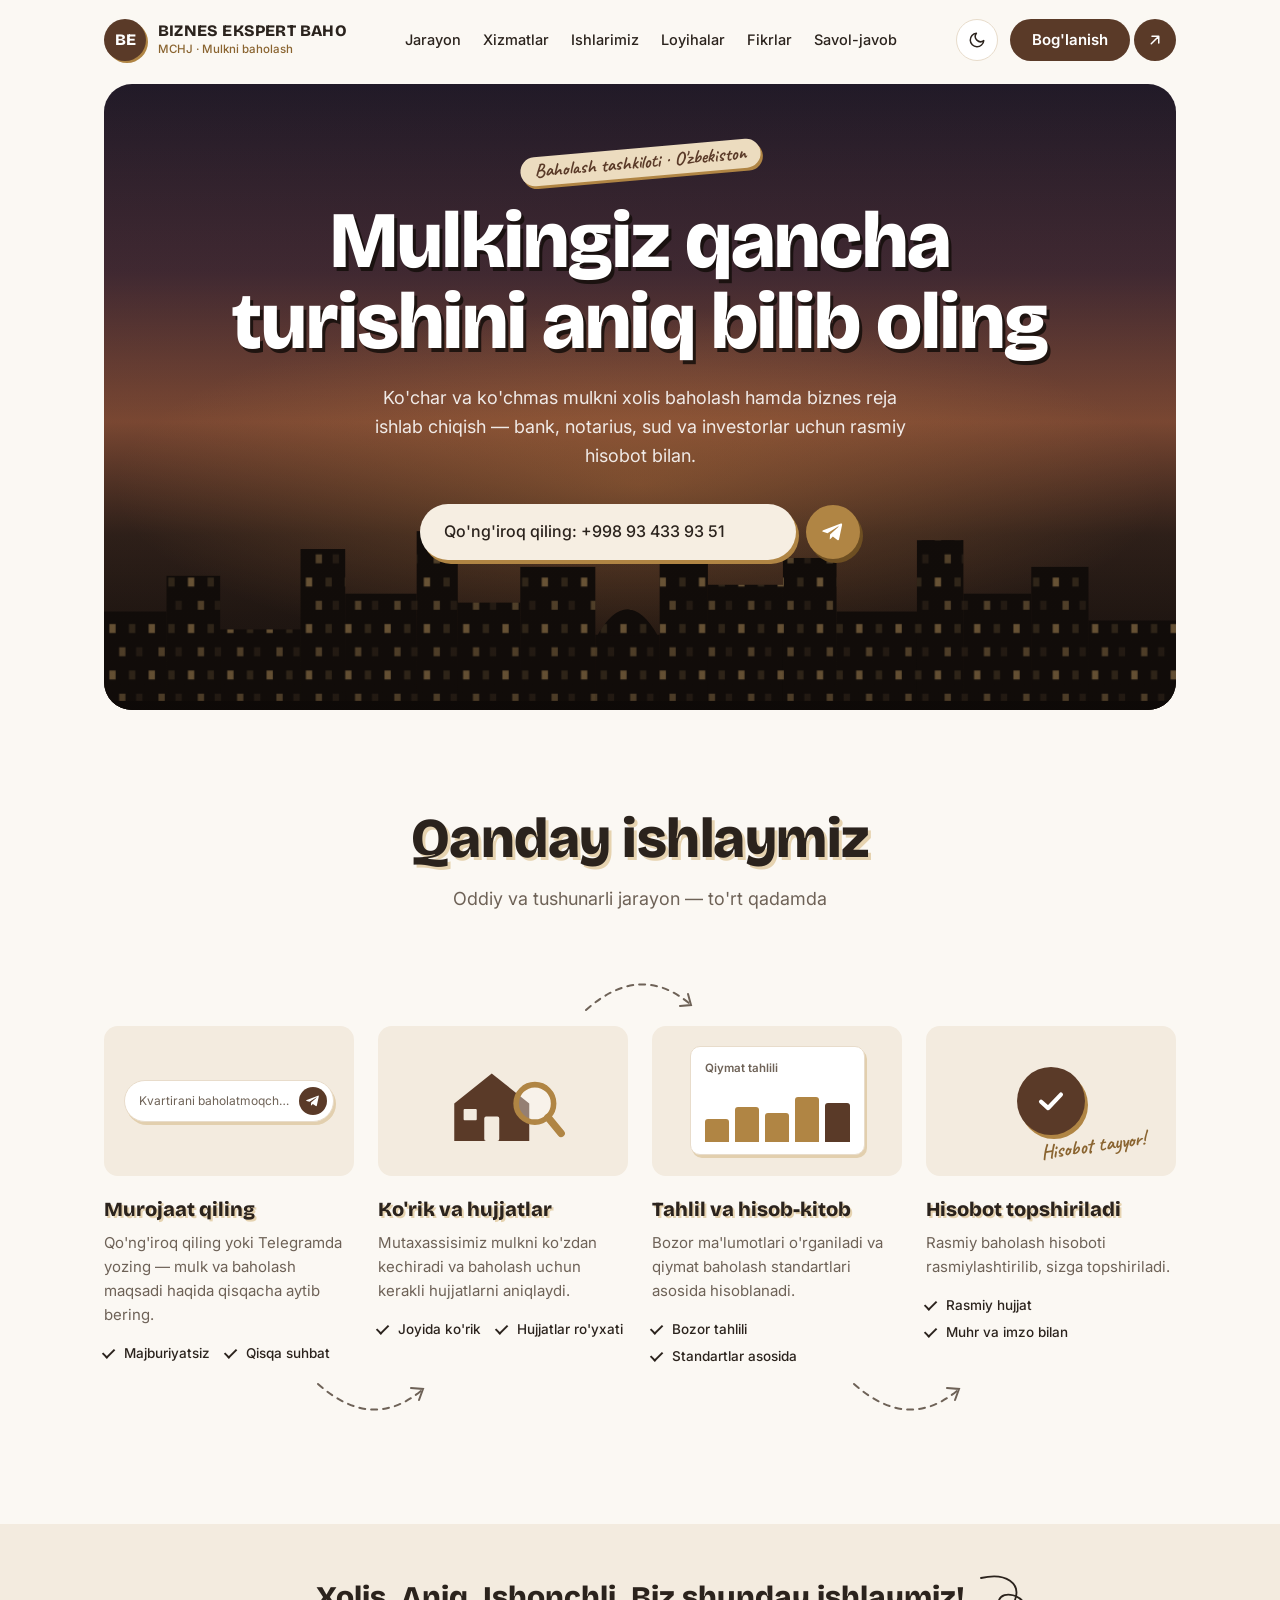
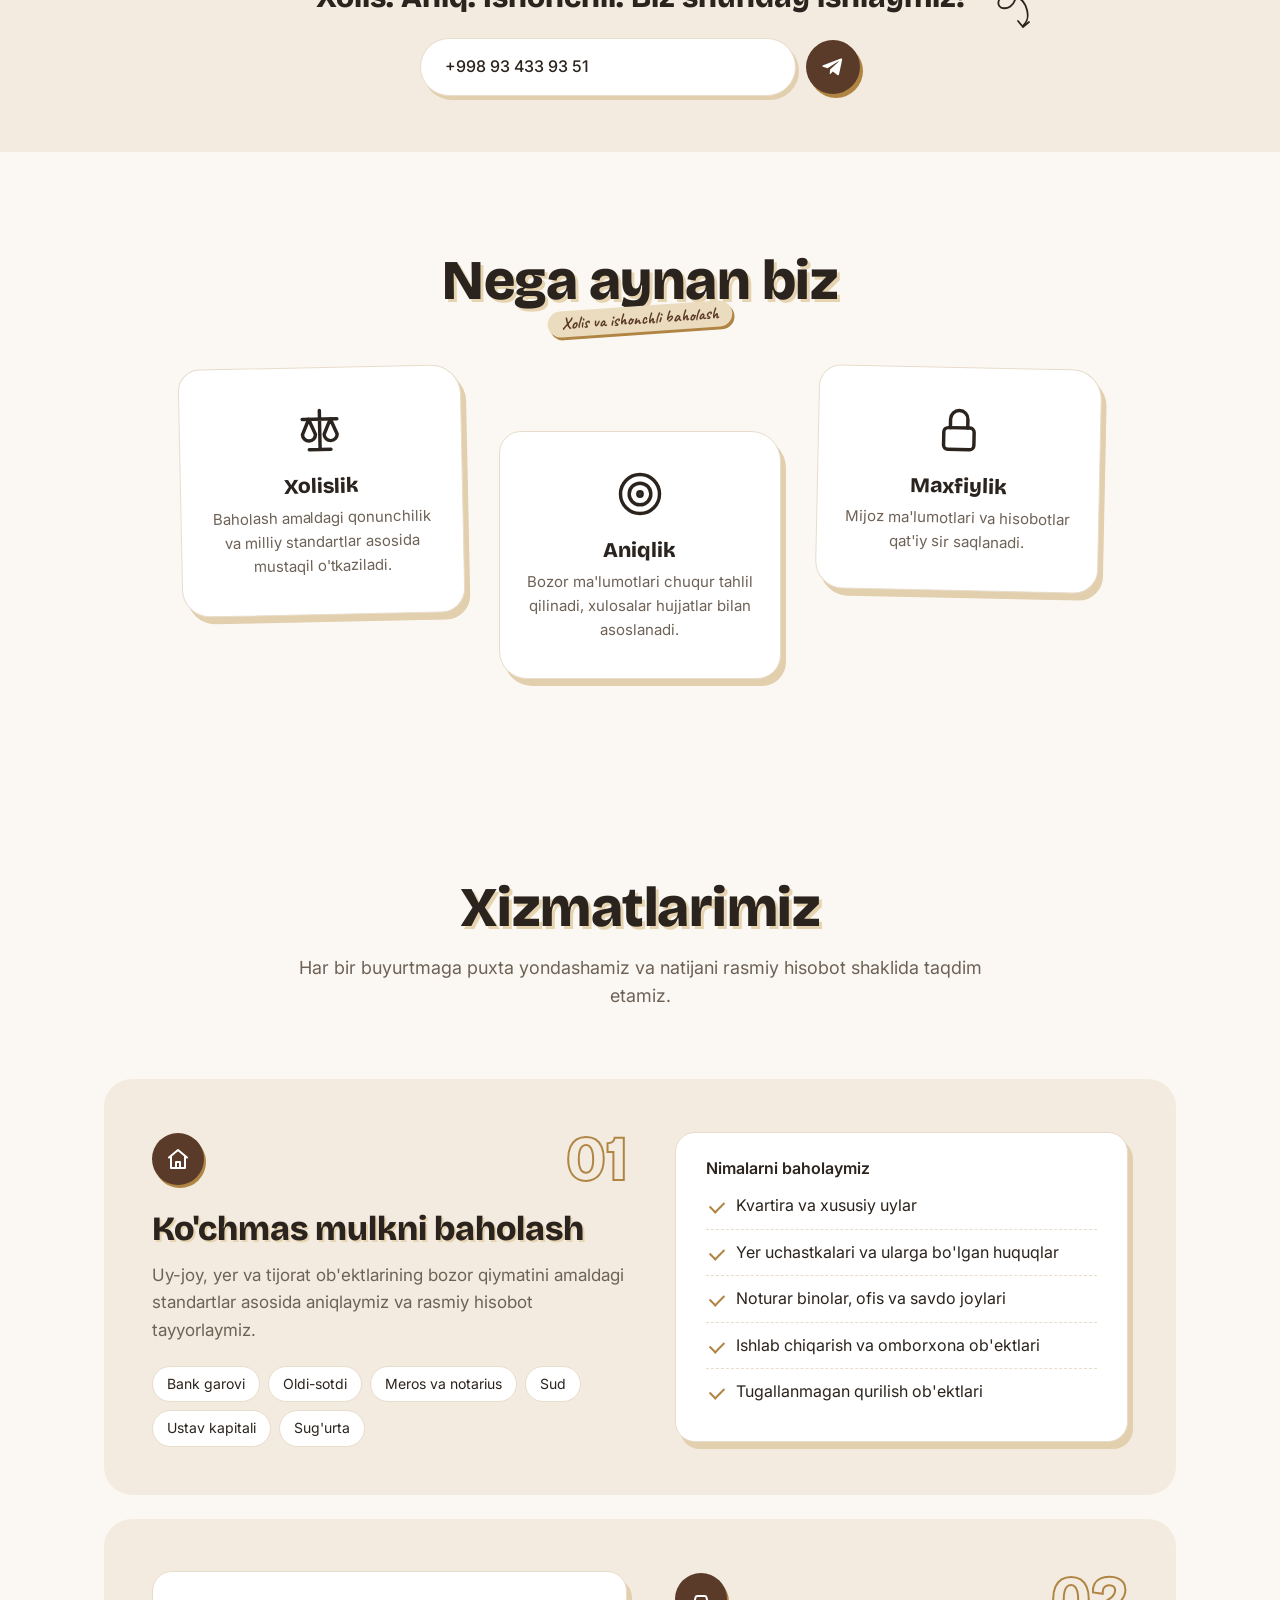
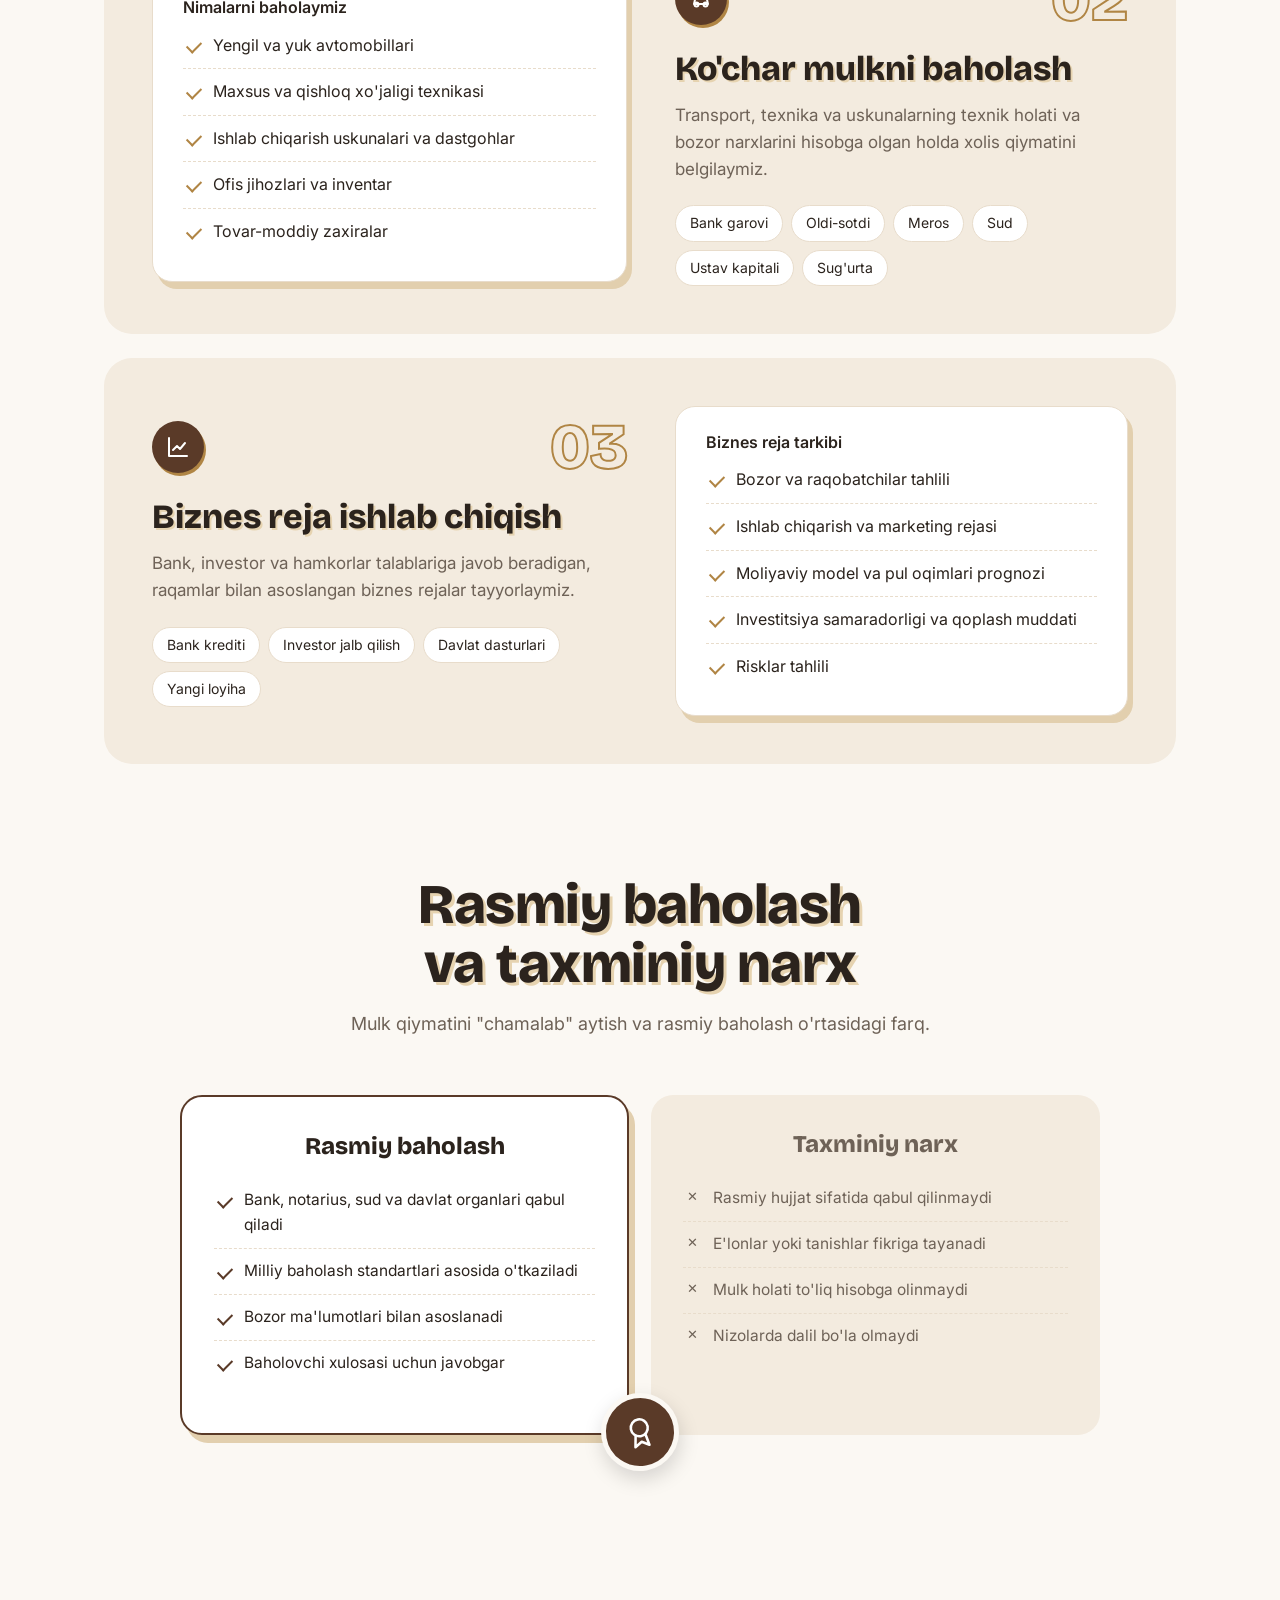
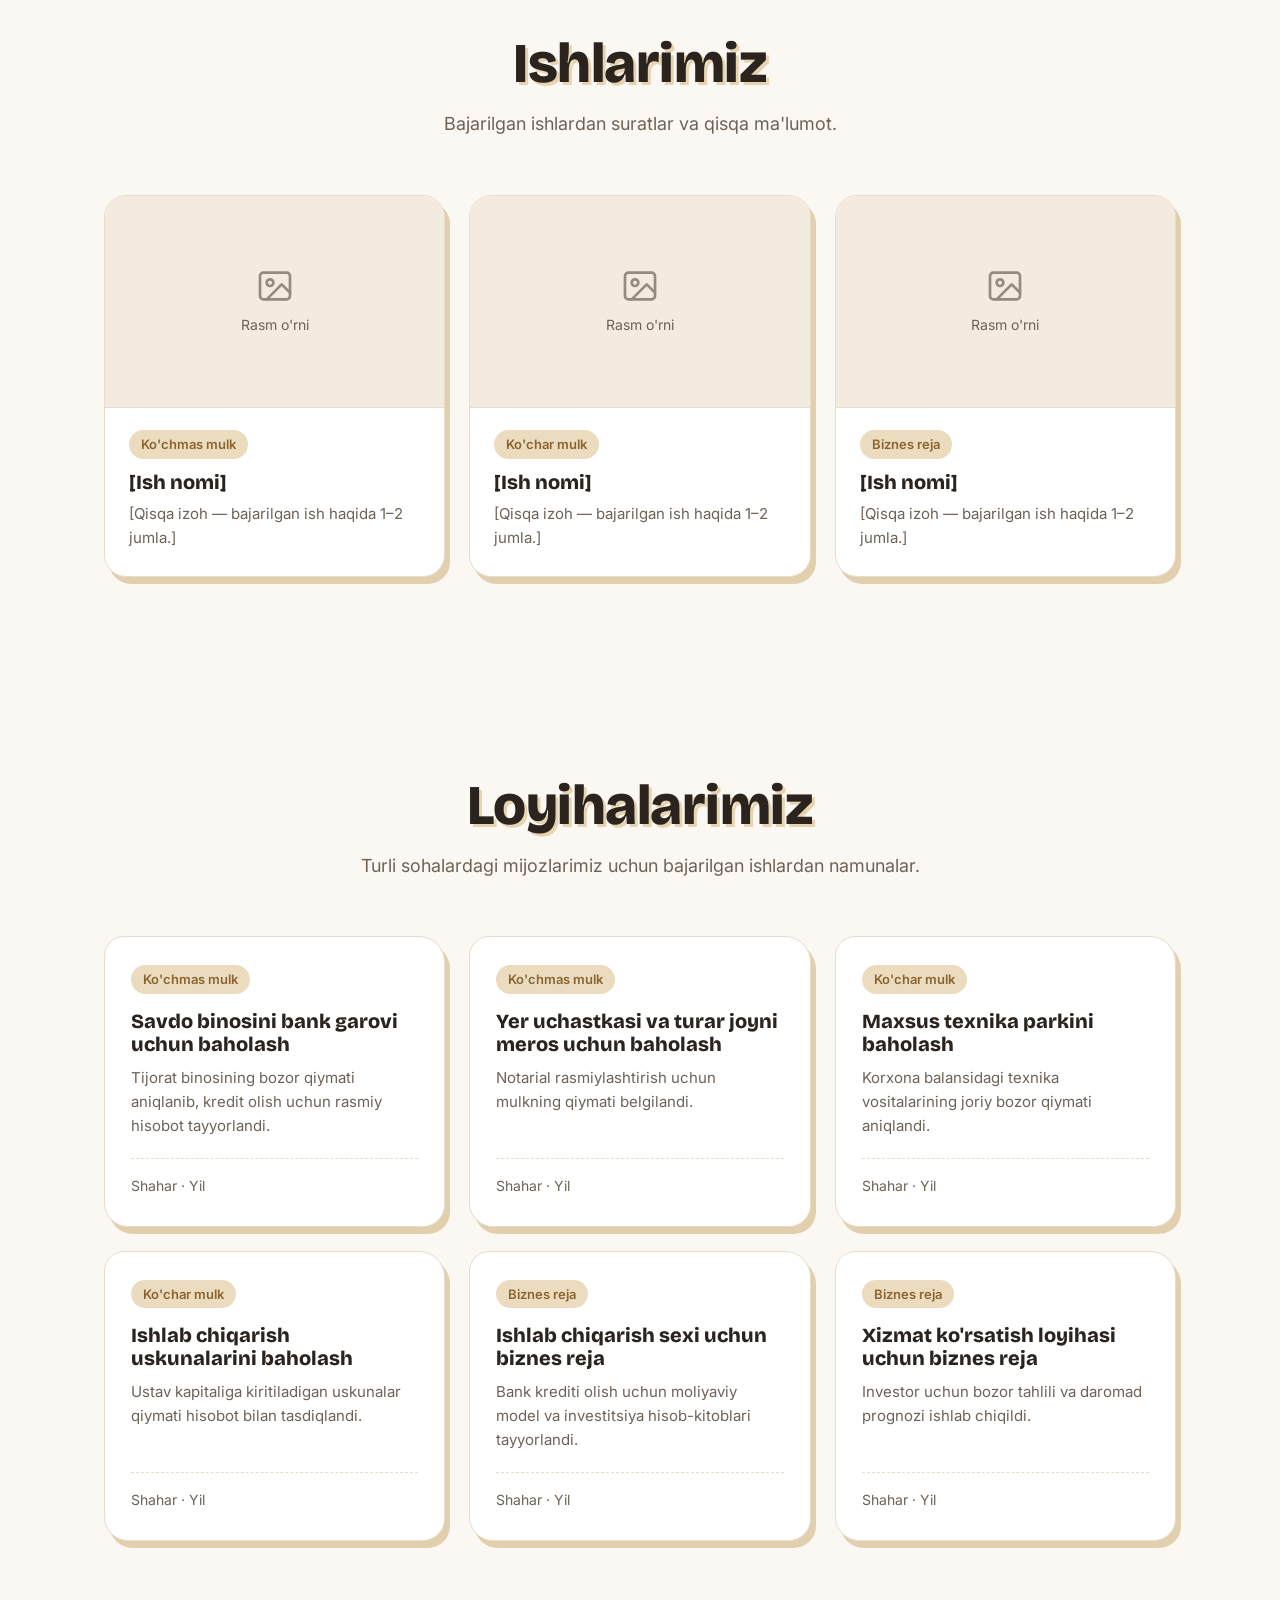
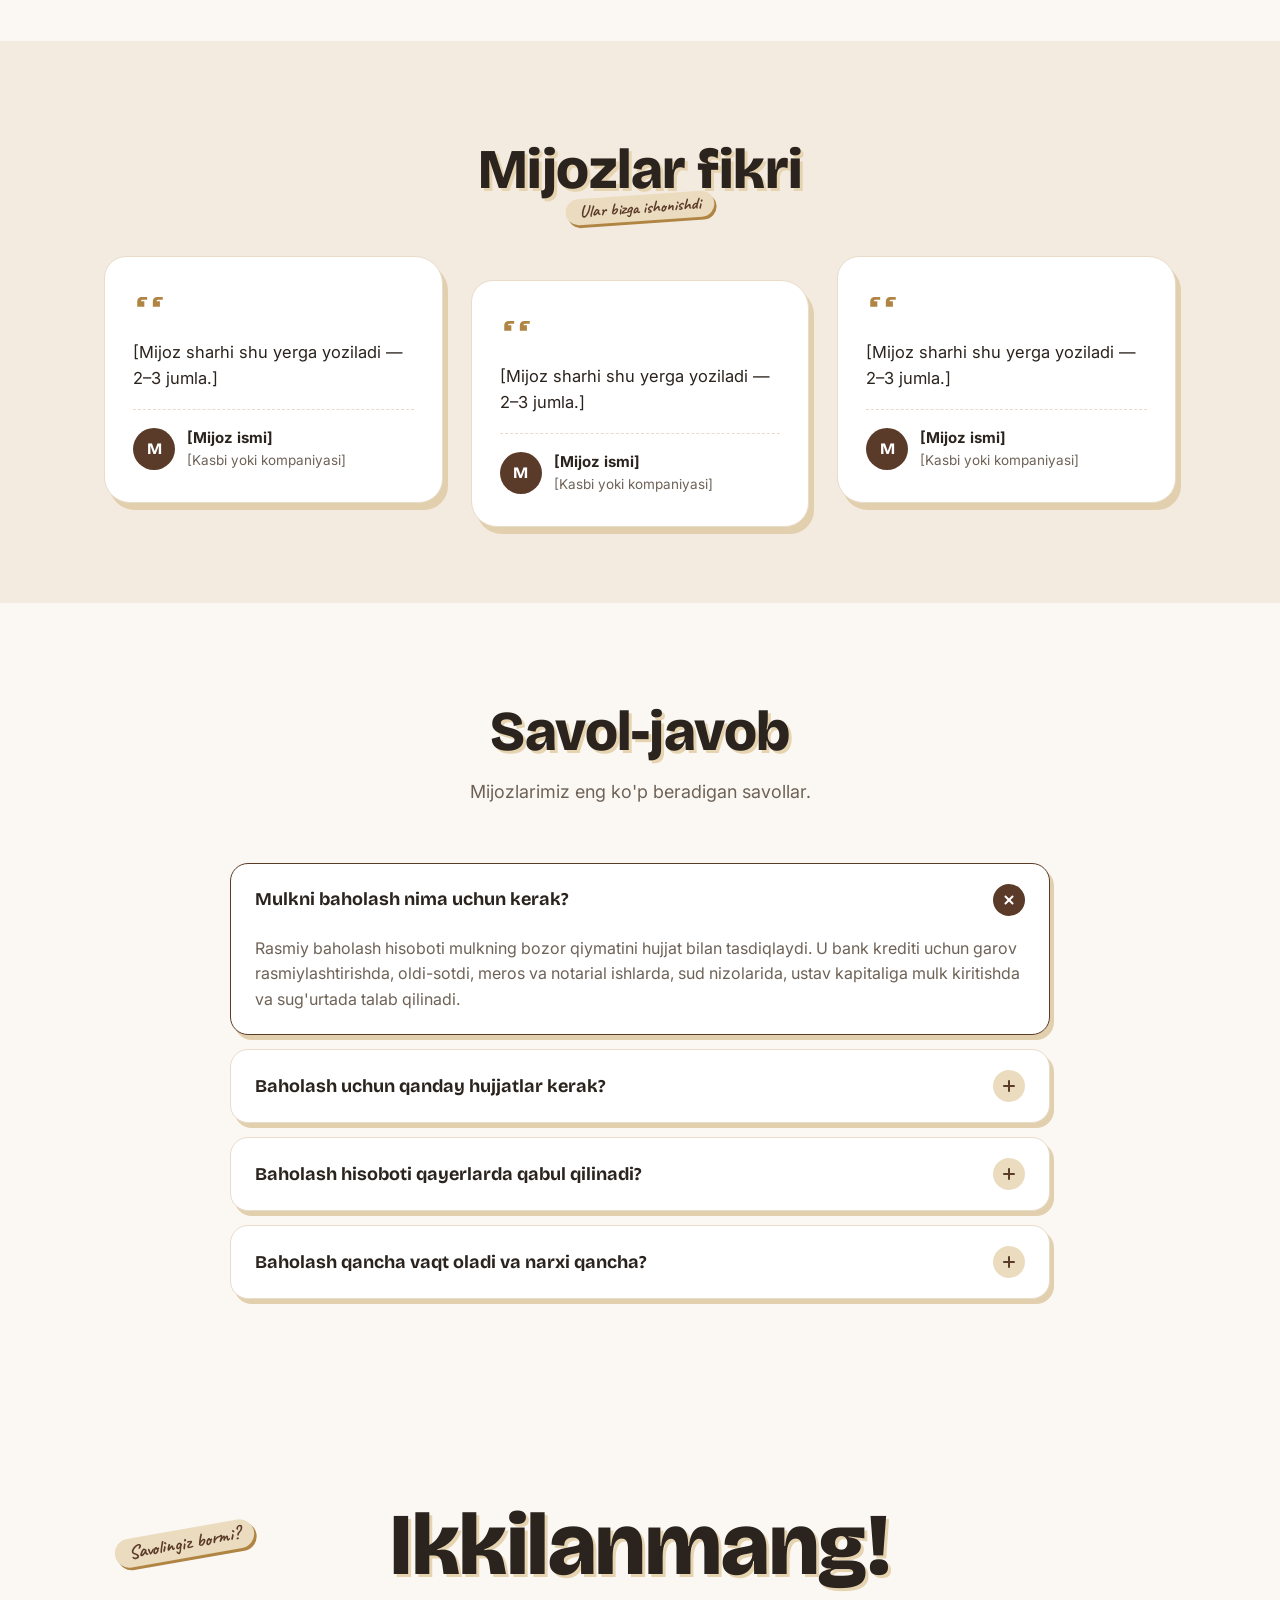
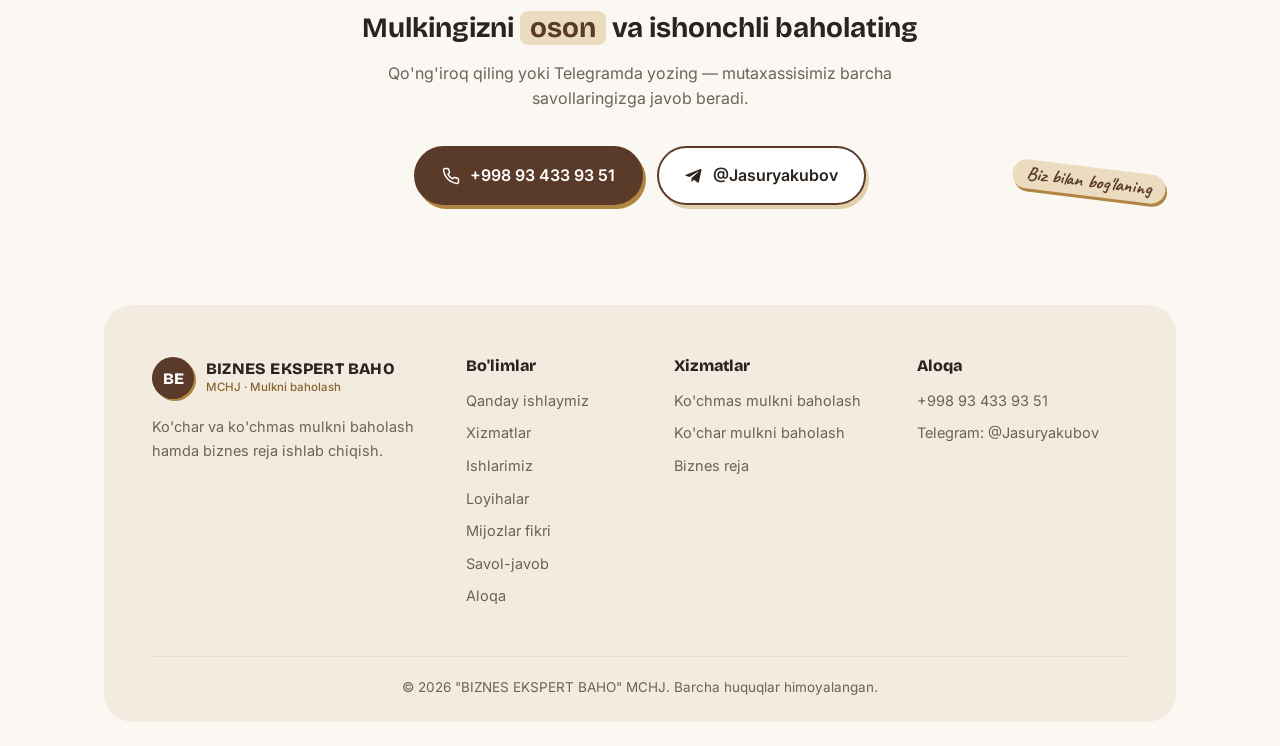
==== commit 497ab184: "Sayt kengaytirildi: sticky menyu, Ishlarimiz, Mijozlar fikri, Savol-javob - Menyu: yangi bo'limlarga" ====
--- a/index.html
+++ b/index.html
@@ -14,7 +14,7 @@
 <body>
 
   <!-- Header -->
-  <header class="site-header">
+  <header class="site-header" id="site-header">
     <div class="wrap header-row">
       <a class="logo" href="#top">
         <span class="logo-mark">BE</span>
@@ -23,11 +23,14 @@
           <span class="logo-sub">MCHJ · Mulkni baholash</span>
         </span>
       </a>
-      <nav class="nav">
+      <nav class="nav" id="nav" aria-label="Asosiy menyu">
+        <a href="#jarayon">Jarayon</a>
         <a href="#xizmatlar">Xizmatlar</a>
-        <a href="#jarayon">Qanday ishlaymiz</a>
+        <a href="#ishlarim">Ishlarimiz</a>
         <a href="#loyihalar">Loyihalar</a>
-        <a href="#aloqa">Aloqa</a>
+        <a href="#fikrlar">Fikrlar</a>
+        <a href="#savol-javob">Savol-javob</a>
+        <a class="nav-mobile-only" href="#aloqa">Aloqa</a>
       </nav>
       <div class="header-actions">
         <button class="theme-toggle" id="theme-toggle" type="button" aria-label="Dark rejimga o'tish" title="Rejimni almashtirish">
@@ -38,6 +41,10 @@
           <span class="cta-text">Bog'lanish</span>
           <span class="cta-circle"><svg viewBox="0 0 24 24" fill="none" stroke="currentColor" stroke-width="2" stroke-linecap="round" stroke-linejoin="round"><path d="M7 17 17 7M8 7h9v9"/></svg></span>
         </a>
+        <button class="menu-toggle" id="menu-toggle" type="button" aria-label="Menyuni ochish" aria-expanded="false" aria-controls="nav">
+          <svg class="icon-menu" viewBox="0 0 24 24" fill="none" stroke="currentColor" stroke-width="2" stroke-linecap="round"><path d="M4 7h16M4 12h16M4 17h16"/></svg>
+          <svg class="icon-close" viewBox="0 0 24 24" fill="none" stroke="currentColor" stroke-width="2" stroke-linecap="round"><path d="M6 6l12 12M18 6 6 18"/></svg>
+        </button>
       </div>
     </div>
   </header>
@@ -340,6 +347,52 @@
       </div>
     </section>
 
+    <!-- Ishlarimiz. Rasm qo'yish: .work-media ichidagini <img src="images/ish-1.jpg" alt="..."> bilan almashtiring.
+         DIQQAT: [qavs] ichidagi matnlar to'ldirgich — haqiqiy ma'lumot bilan almashtiring. -->
+    <section class="section" id="ishlarim">
+      <div class="wrap">
+        <div class="section-head">
+          <h2 class="display">Ishlarimiz</h2>
+          <p>Bajarilgan ishlardan suratlar va qisqa ma'lumot.</p>
+        </div>
+        <div class="works">
+          <article class="work">
+            <div class="work-media">
+              <svg viewBox="0 0 24 24" fill="none" stroke="currentColor" stroke-width="1.6" stroke-linecap="round" stroke-linejoin="round" aria-hidden="true"><rect x="3" y="4" width="18" height="16" rx="2"/><circle cx="9" cy="10" r="2"/><path d="m21 16-5-5-9 9"/></svg>
+              <span>Rasm o'rni</span>
+            </div>
+            <div class="work-body">
+              <span class="project-tag">Ko'chmas mulk</span>
+              <h3>[Ish nomi]</h3>
+              <p>[Qisqa izoh — bajarilgan ish haqida 1–2 jumla.]</p>
+            </div>
+          </article>
+          <article class="work">
+            <div class="work-media">
+              <svg viewBox="0 0 24 24" fill="none" stroke="currentColor" stroke-width="1.6" stroke-linecap="round" stroke-linejoin="round" aria-hidden="true"><rect x="3" y="4" width="18" height="16" rx="2"/><circle cx="9" cy="10" r="2"/><path d="m21 16-5-5-9 9"/></svg>
+              <span>Rasm o'rni</span>
+            </div>
+            <div class="work-body">
+              <span class="project-tag">Ko'char mulk</span>
+              <h3>[Ish nomi]</h3>
+              <p>[Qisqa izoh — bajarilgan ish haqida 1–2 jumla.]</p>
+            </div>
+          </article>
+          <article class="work">
+            <div class="work-media">
+              <svg viewBox="0 0 24 24" fill="none" stroke="currentColor" stroke-width="1.6" stroke-linecap="round" stroke-linejoin="round" aria-hidden="true"><rect x="3" y="4" width="18" height="16" rx="2"/><circle cx="9" cy="10" r="2"/><path d="m21 16-5-5-9 9"/></svg>
+              <span>Rasm o'rni</span>
+            </div>
+            <div class="work-body">
+              <span class="project-tag">Biznes reja</span>
+              <h3>[Ish nomi]</h3>
+              <p>[Qisqa izoh — bajarilgan ish haqida 1–2 jumla.]</p>
+            </div>
+          </article>
+        </div>
+      </div>
+    </section>
+
     <!-- Loyihalar. DIQQAT: quyidagi kartalar NAMUNA — haqiqiy loyihalaringiz bilan almashtiring. -->
     <section class="section" id="loyihalar">
       <div class="wrap">
@@ -384,6 +437,77 @@
             <p>Investor uchun bozor tahlili va daromad prognozi ishlab chiqildi.</p>
             <div class="project-meta">Shahar · Yil</div>
           </article>
+        </div>
+      </div>
+    </section>
+
+    <!-- Mijozlar fikri. DIQQAT: [qavs] ichidagi matnlar to'ldirgich — faqat haqiqiy mijoz sharhlarini (ruxsati bilan) qo'ying. -->
+    <section class="section soft-bg" id="fikrlar">
+      <div class="wrap">
+        <div class="section-head">
+          <h2 class="display has-sticker">Mijozlar fikri<span class="sticker sticker-under">Ular bizga ishonishdi</span></h2>
+        </div>
+        <div class="reviews">
+          <figure class="review">
+            <svg class="review-quote" viewBox="0 0 24 24" fill="currentColor" aria-hidden="true"><path d="M10 7H6a3 3 0 0 0-3 3v4h5v-4H5.5A1.5 1.5 0 0 1 7 9h3zm11 0h-4a3 3 0 0 0-3 3v4h5v-4h-2.5A1.5 1.5 0 0 1 18 9h3z"/></svg>
+            <blockquote>[Mijoz sharhi shu yerga yoziladi — 2–3 jumla.]</blockquote>
+            <figcaption>
+              <span class="avatar" aria-hidden="true">M</span>
+              <span><strong>[Mijoz ismi]</strong><small>[Kasbi yoki kompaniyasi]</small></span>
+            </figcaption>
+          </figure>
+          <figure class="review">
+            <svg class="review-quote" viewBox="0 0 24 24" fill="currentColor" aria-hidden="true"><path d="M10 7H6a3 3 0 0 0-3 3v4h5v-4H5.5A1.5 1.5 0 0 1 7 9h3zm11 0h-4a3 3 0 0 0-3 3v4h5v-4h-2.5A1.5 1.5 0 0 1 18 9h3z"/></svg>
+            <blockquote>[Mijoz sharhi shu yerga yoziladi — 2–3 jumla.]</blockquote>
+            <figcaption>
+              <span class="avatar" aria-hidden="true">M</span>
+              <span><strong>[Mijoz ismi]</strong><small>[Kasbi yoki kompaniyasi]</small></span>
+            </figcaption>
+          </figure>
+          <figure class="review">
+            <svg class="review-quote" viewBox="0 0 24 24" fill="currentColor" aria-hidden="true"><path d="M10 7H6a3 3 0 0 0-3 3v4h5v-4H5.5A1.5 1.5 0 0 1 7 9h3zm11 0h-4a3 3 0 0 0-3 3v4h5v-4h-2.5A1.5 1.5 0 0 1 18 9h3z"/></svg>
+            <blockquote>[Mijoz sharhi shu yerga yoziladi — 2–3 jumla.]</blockquote>
+            <figcaption>
+              <span class="avatar" aria-hidden="true">M</span>
+              <span><strong>[Mijoz ismi]</strong><small>[Kasbi yoki kompaniyasi]</small></span>
+            </figcaption>
+          </figure>
+        </div>
+      </div>
+    </section>
+
+    <!-- Savol-javob -->
+    <section class="section" id="savol-javob">
+      <div class="wrap">
+        <div class="section-head">
+          <h2 class="display">Savol-javob</h2>
+          <p>Mijozlarimiz eng ko'p beradigan savollar.</p>
+        </div>
+        <div class="faq">
+          <details class="faq-item" open>
+            <summary>Mulkni baholash nima uchun kerak?<span class="faq-icon" aria-hidden="true"></span></summary>
+            <div class="faq-answer">
+              <p>Rasmiy baholash hisoboti mulkning bozor qiymatini hujjat bilan tasdiqlaydi. U bank krediti uchun garov rasmiylashtirishda, oldi-sotdi, meros va notarial ishlarda, sud nizolarida, ustav kapitaliga mulk kiritishda va sug'urtada talab qilinadi.</p>
+            </div>
+          </details>
+          <details class="faq-item">
+            <summary>Baholash uchun qanday hujjatlar kerak?<span class="faq-icon" aria-hidden="true"></span></summary>
+            <div class="faq-answer">
+              <p>Odatda mulkka egalik huquqini tasdiqlovchi hujjat, kadastr yoki texnik pasport hamda mulk egasining shaxsini tasdiqlovchi hujjat kerak bo'ladi. Aniq ro'yxat mulk turi va baholash maqsadiga qarab belgilanadi — murojaat qilganingizda aytib beramiz.</p>
+            </div>
+          </details>
+          <details class="faq-item">
+            <summary>Baholash hisoboti qayerlarda qabul qilinadi?<span class="faq-icon" aria-hidden="true"></span></summary>
+            <div class="faq-answer">
+              <p>Hisobot amaldagi qonunchilik va milliy baholash standartlari asosida tuziladi. Uni banklar, notariuslar, sudlar, davlat organlari va sug'urta kompaniyalari qabul qiladi.</p>
+            </div>
+          </details>
+          <details class="faq-item">
+            <summary>Baholash qancha vaqt oladi va narxi qancha?<span class="faq-icon" aria-hidden="true"></span></summary>
+            <div class="faq-answer">
+              <p>Muddat va narx mulk turi, hajmi va baholash maqsadiga bog'liq. Aniq muddat va narxni bilish uchun qo'ng'iroq qiling yoki Telegramda yozing — mulk haqida qisqacha ma'lumot olib, aytib beramiz.</p>
+            </div>
+          </details>
         </div>
       </div>
     </section>
@@ -430,7 +554,10 @@
             <ul>
               <li><a href="#jarayon">Qanday ishlaymiz</a></li>
               <li><a href="#xizmatlar">Xizmatlar</a></li>
+              <li><a href="#ishlarim">Ishlarimiz</a></li>
               <li><a href="#loyihalar">Loyihalar</a></li>
+              <li><a href="#fikrlar">Mijozlar fikri</a></li>
+              <li><a href="#savol-javob">Savol-javob</a></li>
               <li><a href="#aloqa">Aloqa</a></li>
             </ul>
           </div>
--- a/style.css
+++ b/style.css
@@ -88,7 +88,8 @@
 }
 
 /* Header */
-.site-header { position: sticky; top: 0; z-index: 20; background: var(--bg); transition: background-color .25s; }
+.site-header { position: sticky; top: 0; z-index: 20; background: var(--bg); transition: background-color .25s, box-shadow .25s; }
+.site-header.scrolled { box-shadow: 0 1px 0 var(--line), 0 12px 24px -20px rgba(0, 0, 0, .45); }
 .header-row { display: flex; align-items: center; justify-content: space-between; height: 80px; gap: 20px; }
 .logo { display: flex; align-items: center; gap: 12px; text-decoration: none; color: var(--ink); }
 .logo-mark {
@@ -98,9 +99,23 @@
 }
 .logo-name { display: block; font-family: "Bricolage Grotesque", sans-serif; font-weight: 800; font-size: 16px; letter-spacing: .2px; line-height: 1.1; }
 .logo-sub { display: block; font-size: 11.5px; color: var(--tag-ink); font-weight: 500; }
-.nav { display: flex; gap: 30px; }
-.nav a { color: var(--ink); text-decoration: none; font-weight: 500; font-size: 15px; transition: color .2s; }
-.nav a:hover { color: var(--tag-ink); }
+.nav { display: flex; gap: 22px; }
+.nav a { position: relative; color: var(--ink); text-decoration: none; font-weight: 500; font-size: 14.5px; white-space: nowrap; transition: color .2s, background-color .2s; }
+.nav a::after {
+  content: ""; position: absolute; left: 0; right: 0; bottom: -6px; height: 2px; border-radius: 2px;
+  background: var(--gold); transform: scaleX(0); transition: transform .25s;
+}
+.nav a:hover, .nav a.active { color: var(--tag-ink); }
+.nav a.active::after { transform: scaleX(1); }
+.nav .nav-mobile-only { display: none; }
+.menu-toggle {
+  width: 42px; height: 42px; flex: none; display: none; place-items: center; cursor: pointer;
+  border: 1px solid var(--line); border-radius: 50%; background: var(--surface); color: var(--ink);
+}
+.menu-toggle svg { width: 20px; height: 20px; }
+.menu-toggle .icon-close { display: none; }
+.menu-toggle[aria-expanded="true"] .icon-menu { display: none; }
+.menu-toggle[aria-expanded="true"] .icon-close { display: block; }
 .header-actions { display: flex; align-items: center; gap: 12px; }
 .theme-toggle {
   width: 42px; height: 42px; flex: none; display: grid; place-items: center; cursor: pointer;
@@ -280,6 +295,61 @@
 .project p { margin-bottom: 20px; }
 .project-meta { margin-top: auto; padding-top: 16px; border-top: 1px dashed var(--line); color: var(--muted); font-size: 14px; }
 
+/* Ishlarimiz */
+.works { display: grid; grid-template-columns: repeat(3, 1fr); gap: 24px; }
+.work {
+  display: flex; flex-direction: column; overflow: hidden; background: var(--surface); border: 1px solid var(--line);
+  border-radius: 22px; box-shadow: 5px 7px 0 var(--card-shadow);
+}
+.work-media {
+  aspect-ratio: 16 / 10; display: flex; flex-direction: column; align-items: center; justify-content: center; gap: 8px;
+  background: var(--soft); border-bottom: 1px solid var(--line); color: var(--muted); font-size: 14px;
+}
+.work-media svg { width: 40px; height: 40px; opacity: .7; }
+.work-media img { width: 100%; height: 100%; object-fit: cover; display: block; }
+.work-body { padding: 22px 24px 26px; }
+.work-body .project-tag { display: inline-block; margin-bottom: 12px; }
+.work-body h3 { font-family: "Bricolage Grotesque", sans-serif; font-weight: 800; font-size: 20px; margin-bottom: 8px; }
+.work-body p { color: var(--muted); font-size: 15px; }
+
+/* Mijozlar fikri */
+.soft-bg { background: var(--soft); transition: background-color .25s; }
+.reviews { display: grid; grid-template-columns: repeat(3, 1fr); gap: 28px; align-items: start; }
+.review {
+  display: flex; flex-direction: column; gap: 18px; padding: 30px 28px; background: var(--surface);
+  border: 1px solid var(--line); border-radius: 22px 28px 24px 26px; box-shadow: 5px 7px 0 var(--card-shadow);
+}
+.review:nth-child(2) { transform: translateY(24px); }
+.review-quote { width: 34px; height: 34px; color: var(--gold); }
+.review blockquote { font-size: 16.5px; line-height: 1.6; }
+.review figcaption { display: flex; align-items: center; gap: 12px; padding-top: 16px; border-top: 1px dashed var(--line); }
+.avatar {
+  width: 42px; height: 42px; flex: none; border-radius: 50%; display: grid; place-items: center;
+  background: var(--accent); color: var(--accent-ink); font-family: "Bricolage Grotesque", sans-serif; font-weight: 800;
+}
+.review strong { display: block; font-size: 15px; }
+.review small { display: block; color: var(--muted); font-size: 13.5px; }
+
+/* Savol-javob */
+.faq { max-width: 820px; margin: 0 auto; display: flex; flex-direction: column; gap: 14px; }
+.faq-item { background: var(--surface); border: 1px solid var(--line); border-radius: 18px; box-shadow: 4px 5px 0 var(--card-shadow); transition: border-color .2s; }
+.faq-item[open] { border-color: var(--accent); }
+.faq-item summary {
+  list-style: none; cursor: pointer; display: flex; align-items: center; justify-content: space-between; gap: 16px;
+  padding: 20px 24px; font-family: "Bricolage Grotesque", sans-serif; font-weight: 700; font-size: 18px; line-height: 1.3;
+}
+.faq-item summary::-webkit-details-marker { display: none; }
+.faq-item summary:focus-visible { outline: 2px solid var(--accent); outline-offset: 3px; border-radius: 18px; }
+.faq-icon { position: relative; width: 32px; height: 32px; flex: none; border-radius: 50%; background: var(--sticker-bg); transition: transform .25s, background-color .2s; }
+.faq-icon::before, .faq-icon::after {
+  content: ""; position: absolute; left: 50%; top: 50%; width: 12px; height: 2px; border-radius: 2px;
+  background: var(--sticker-ink); transform: translate(-50%, -50%);
+}
+.faq-icon::after { transform: translate(-50%, -50%) rotate(90deg); }
+.faq-item[open] .faq-icon { transform: rotate(45deg); background: var(--accent); }
+.faq-item[open] .faq-icon::before, .faq-item[open] .faq-icon::after { background: var(--accent-ink); }
+.faq-answer { padding: 0 24px 22px; color: var(--muted); }
+
 /* Yakuniy CTA */
 .final-inner { position: relative; text-align: center; }
 .final .display { font-size: clamp(48px, 8vw, 88px); }
@@ -312,8 +382,24 @@
 .footer-bottom { margin-top: 40px; padding-top: 20px; border-top: 1px solid var(--line); text-align: center; color: var(--muted); font-size: 13.5px; }
 
 /* Moslashuvchanlik */
+@media (max-width: 1080px) {
+  /* Menyu ☰ tugmasi orqali ochiladigan panelga aylanadi */
+  .menu-toggle { display: grid; }
+  .nav {
+    display: none; position: absolute; top: calc(100% + 8px); right: 24px; width: min(320px, calc(100% - 32px));
+    flex-direction: column; gap: 2px; padding: 10px; background: var(--surface); border: 1px solid var(--line);
+    border-radius: 20px; box-shadow: 0 18px 40px -16px rgba(0, 0, 0, .35);
+  }
+  .nav.open { display: flex; }
+  .nav a { padding: 12px 14px; border-radius: 12px; font-size: 16px; }
+  .nav a::after { display: none; }
+  .nav a:hover, .nav a.active { background: var(--soft); }
+  .nav .nav-mobile-only { display: block; }
+}
+
 @media (max-width: 960px) {
-  .nav { display: none; }
+  .works, .reviews { grid-template-columns: repeat(2, 1fr); }
+  .review:nth-child(2) { transform: none; }
   .steps { grid-template-columns: repeat(2, 1fr); padding: 0; row-gap: 44px; }
   .step-arrow { display: none; }
   .grid { grid-template-columns: repeat(2, 1fr); }
@@ -330,7 +416,10 @@
   .logo-sub, .cta-text, .hide-sm { display: none; }
   .hero { min-height: 520px; padding: 56px 18px 120px; border-radius: 22px; }
   .hero p { font-size: 16px; }
-  .steps, .grid, .why, .compare { grid-template-columns: 1fr; }
+  .steps, .grid, .why, .compare, .works, .reviews { grid-template-columns: 1fr; }
+  .nav { right: 16px; }
+  .faq-item summary { padding: 18px 18px; font-size: 16.5px; }
+  .faq-answer { padding: 0 18px 18px; }
   .why-card, .why-card:nth-child(n) { transform: none; margin-top: 0; }
   .service-panel { padding: 28px 20px; border-radius: 22px; }
   .service-num { font-size: 48px; }
@@ -341,6 +430,12 @@
   .footer-grid { grid-template-columns: 1fr; gap: 24px; }
 }
 
+/* "Harakatni kamaytirish" yoqilgan qurilmalarda animatsiyalarsiz */
+@media (prefers-reduced-motion: reduce) {
+  html { scroll-behavior: auto; }
+  *, *::before, *::after { transition: none !important; }
+}
+
 @media (max-width: 400px) {
   .logo-name { font-size: 14px; }
   .cta-bar-field { padding: 14px 18px; font-size: 14.5px; }
